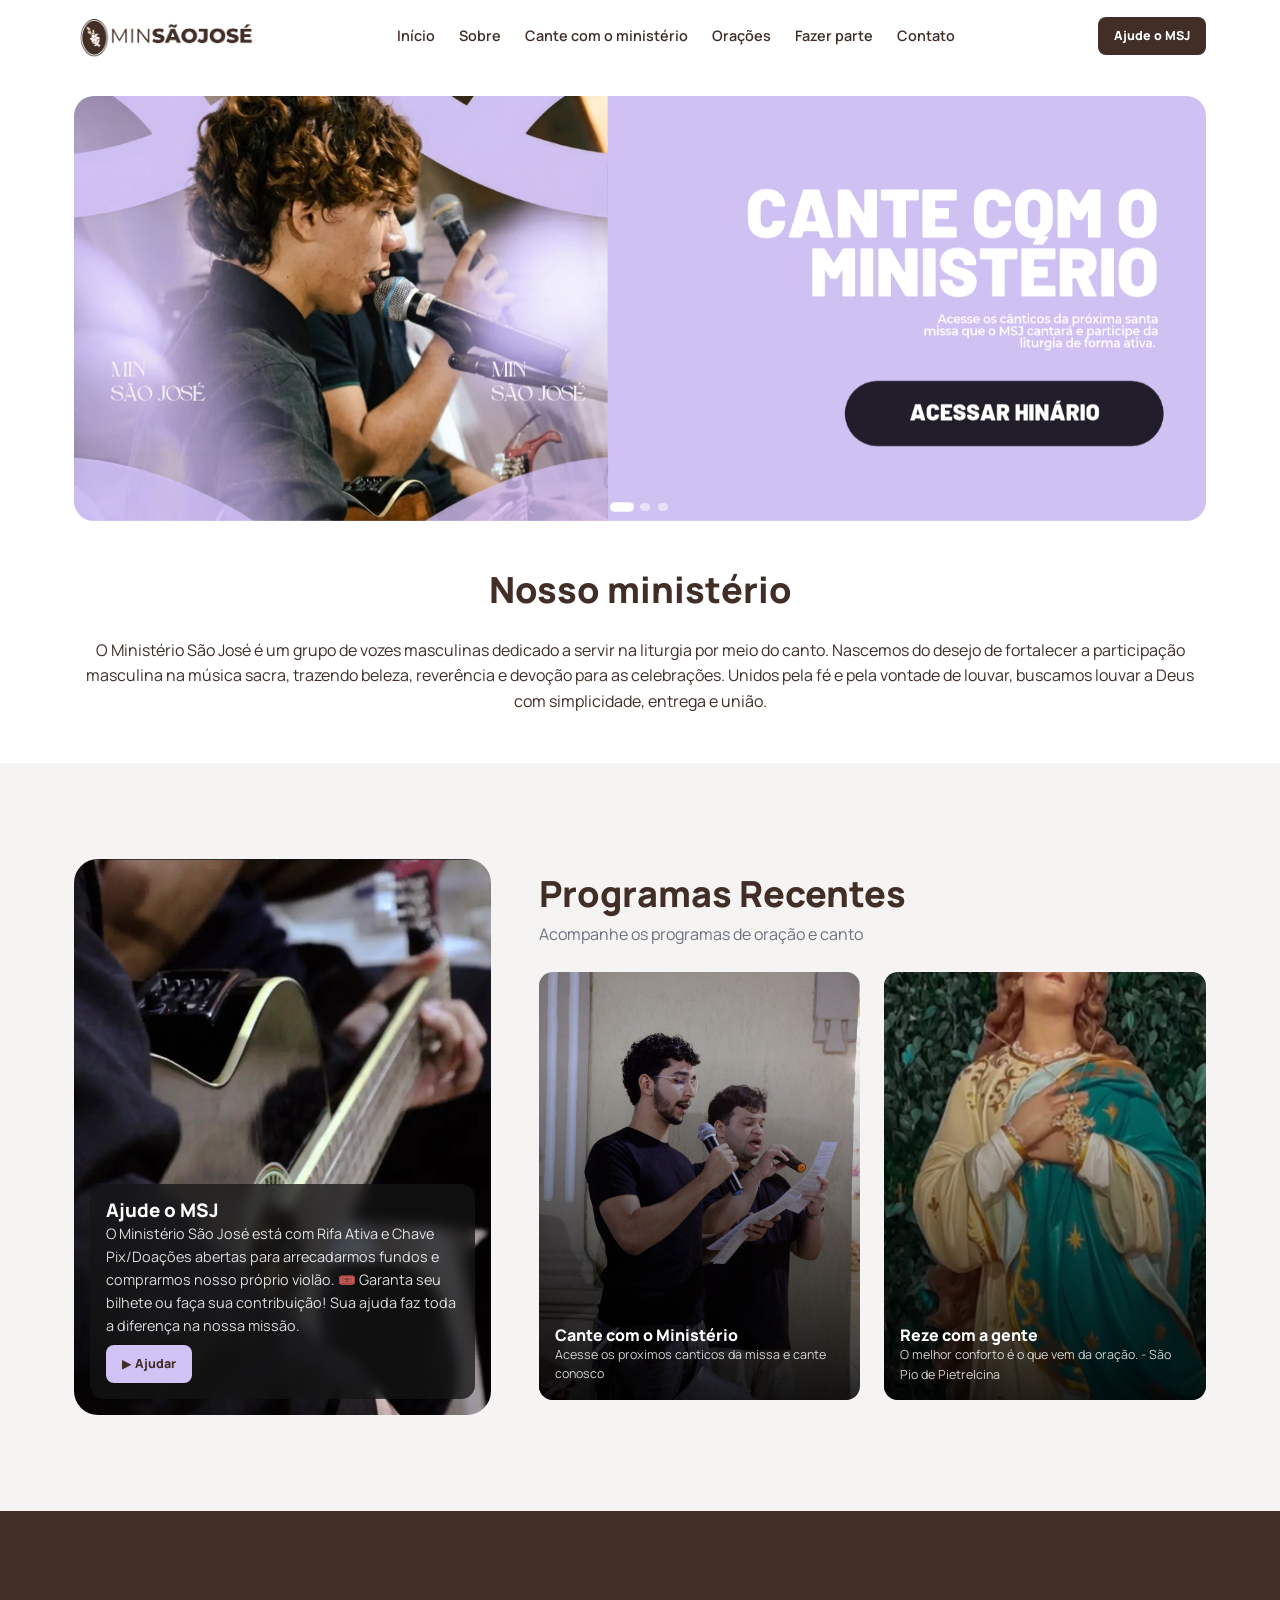
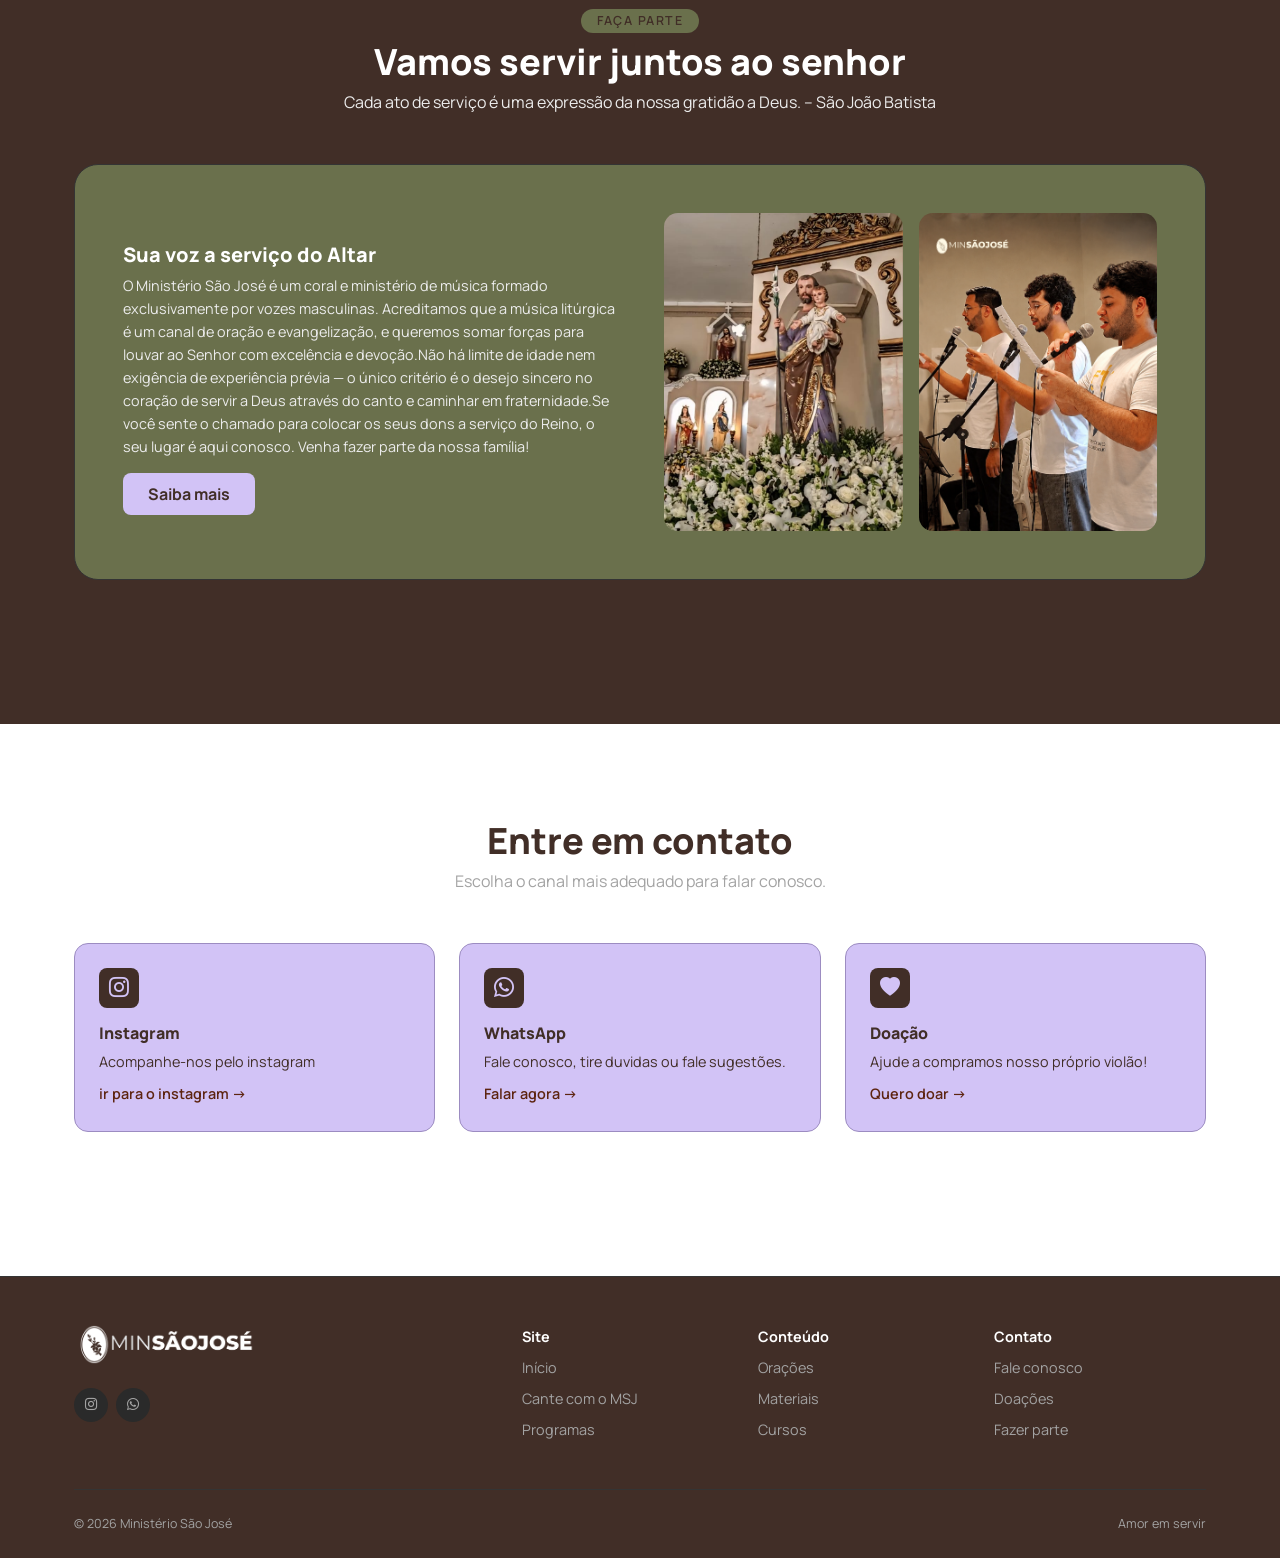
==== index.html @ 1451915c "Corrigindo a caquinha que eu fiz" ====
<!DOCTYPE html>
<html lang="pt-BR">
<head>
  <meta charset="UTF-8" />
  <meta name="viewport" content="width=device-width, initial-scale=1" />
  <title>Ministério São José</title>
  <meta name="description" content="Portal católico do Padre Alex Nogueira: artigos, programas, orações, cursos bíblicos e materiais gratuitos." />
  <link rel="preconnect" href="https://fonts.googleapis.com" />
  <link href="https://fonts.googleapis.com/css2?family=Cormorant+Garamond:wght@600;700&family=Manrope:wght@400;500;600;700;800&display=swap" rel="stylesheet" />
  <link rel="stylesheet" href="src/web/assets/styles.css" />
  <link rel="stylesheet" href="pagina-inicial.css">
  <link rel="stylesheet" href="https://cdn.jsdelivr.net/npm/swiper@10/swiper-bundle.min.css" />
  <link rel="stylesheet" href="https://cdn.jsdelivr.net/npm/bootstrap-icons@1.11.3/font/bootstrap-icons.min.css">   
 <link rel="shortcut icon" href="src/web/assets/favicon.png" type="image/x-icon">
</head>

<body>
    
  <header class="header" id="topo">
    <div class="container header__inner">
      <a href="#inicio" class="logo"><img src="src/web/assets/Ministério SJ 4.png" alt=""></a>
      <nav class="nav" id="nav">
        <a href="#inicio">Início</a>
        <a href="src/web/sobre/index.html">Sobre</a>
        <a href="src/web/cante-com-o-ministerio/index.html">Cante com o ministério</a>
        <a href="#oracoes">Orações</a>
        <a href="#cursos">Fazer parte</a>
        <a href="#cursos">Contato</a>

      </nav>
      <a href="#cursos" class="btn btn--header btn--sm header__cta">Ajude o MSJ</a>
      <button class="menu-toggle" id="menuToggle" aria-label="Abrir menu"><span></span><span></span><span></span></button>
    </div>
  </header>

  <main>

    <section class="hero hero--slider" aria-label="Destaques do ministério" id="inicio">
      <div class="container">
            <div class="swiper hero-slider">
              <div class="swiper-wrapper">
                <a href="src/public/docs/SOLENIDADE DE TODOS OS SANTOS.pdf" target="_blank" class="swiper-slide hero-slide" aria-label="Ver destaque de queijos">
                  <picture>
                    <source media="(max-width: 720px)" srcset="src/web/assets/cantecommsjmobile.jpeg" />
                    <img src="src/web/assets/cantecomomsj.png" alt="Destaque de queijos do Ministério SJ" />
                  </picture>
                </a>
                <a href="#" class="swiper-slide hero-slide" aria-label="Ver destaque de mussarela">
                  <picture>
                    <source media="(max-width: 720px)" srcset="src/web/assets/facapartemobile.png" />
                    <img src="src/web/assets/facaparte.png" alt="Destaque de mussarela do Ministério SJ" />
                  </picture>
                </a>
                <a href="#" class="swiper-slide hero-slide" aria-label="Ver destaque de mussarela">
                  <picture>
                    <source media="(max-width: 720px)" srcset="src/web/assets/ajudemobile.png" />
                    <img src="src/web/assets/ajude.png" alt="Destaque de mussarela do Ministério SJ" />
                  </picture>
                </a>
              </div>
              <div class="swiper-pagination"></div>
            </div>
      </div>
    </section>

    <section class="sobre">
      <div class="container sobre-container">
        <div id="title-sobre">
          <h2>Nosso ministério</h2>
        </div>
        <div id="corpo-sobre">
          <p>O Ministério São José é um grupo de vozes masculinas dedicado a servir na liturgia por meio do canto. Nascemos do desejo de fortalecer a participação masculina na música sacra, trazendo beleza, reverência e devoção para as celebrações. Unidos pela fé e pela vontade de louvar, buscamos louvar a Deus com simplicidade, entrega e união.</p>
        </div>
      </div>
    </section>

    <section class="section section--soft" id="programas">
      <div class="container programs">
        <div class="programs__feature">
          <img src="src/web/assets/ajudemsj.png" alt="Padre Alex" />
          <div class="programs__overlay"><h3>Ajude o MSJ</h3><p>O Ministério São José está com Rifa Ativa e Chave Pix/Doações abertas para arrecadarmos fundos e comprarmos nosso próprio violão.
🎟️ Garanta seu bilhete ou faça sua contribuição!

Sua ajuda faz toda a diferença na nossa missão.</p><button class="btn btn--ajude btn--sm">▶ Ajudar </button></div>
        </div>
        <div>
          <h2>Programas Recentes</h2>
          <p class="muted">Acompanhe os programas de oração e canto</p>
          <a href="src/web/cante-com-o-ministerio/index.html">
            <div class="programs__grid">
              <div class="video">
                <img src="src/web/assets/cantecommsj.jpeg" alt="" />
                <div class="video__info">
                  <h4>Cante com o Ministério</h4>
                  <p>Acesse os proximos canticos da missa e cante conosco</p>
                </div>
              </div>
          </a>
            <a href="">
              <div class="video">
                <img src="src/web/assets/reze.jpeg" alt="" />
                <div class="video__info">
                  <h4>Reze com a gente</h4>
                  <p> O melhor conforto é o que vem da oração. - São Pio de Pietrelcina</p>
                </div>
              </div>
            </a>
          </div>
        </div>
      </div>
    </section>

    <section class="section section--dark" id="cursos">
      <div class="container">
        <div class="center"><span class="eyebrow eyebrow--pill">Faça parte</span><h3 class="title-lg">Vamos servir juntos ao senhor </h3><p class="muted-light2">Cada ato de serviço é uma expressão da nossa gratidão a Deus. – São João Batista</p></div>
        <div class="school">
          <div><h3>Sua voz <span>a serviço do Altar</span></h3><p class="muted-light">O Ministério São José é um coral e ministério de música formado exclusivamente por vozes masculinas. Acreditamos que a música litúrgica é um canal de oração e evangelização, e queremos somar forças para louvar ao Senhor com excelência e devoção.Não há limite de idade nem exigência de experiência prévia — o único critério é o desejo sincero no coração de servir a Deus através do canto e caminhar em fraternidade.Se você sente o chamado para colocar os seus dons a serviço do Reino, o seu lugar é aqui conosco. Venha fazer parte da nossa família!</p><a class=" btn--school" href="#">Saiba mais</a></div>
          <div class="school__media"><img src="src/web/assets/saojose.jpeg" alt="" /><img src="src/web/assets/msj.png" alt="" /></div>
        </div>
        
    </section>

    <section class="section " id="contato">
      <div class="container">
        <div class="center"><h2>Entre em contato</h2><p class="muted-light">Escolha o canal mais adequado para falar conosco.</p></div>
        <div class="contacts">
          <a class="contact" href="mailto:contato@padrealexnogueira.com"><span class="contact__icon"><i class="bi bi-instagram" aria-hidden="true"></i></span><h4>Instagram</h4><p>Acompanhe-nos pelo instagram</p><span class="link">ir para o instagram →</span></a>
          <a class="contact" href="#"><span class="contact__icon"><i class="bi bi-whatsapp" aria-hidden="true"></i></span><h4>WhatsApp</h4><p>Fale conosco, tire duvidas ou fale sugestões.</p><span class="link">Falar agora →</span></a>
          <a class="contact" href="#"><span class="contact__icon"><i class="bi bi-heart-fill" aria-hidden="true"></i></span><h4>Doação</h4><p>Ajude a compramos nosso próprio violão!</p><span class="link">Quero doar →</span></a>
        </div>
        
      </div>
    </section>
  </main>

  <footer class="footer">
    <div class="container">
      <div class="footer__grid">
        <div><a href="#inicio" class="logo"><img src="src/web/assets/Ministério SJ footer.png" alt=""></a><div class="socials"><a href="#" aria-label="Instagram"><i class="bi bi-instagram"></i></a><a href="#" aria-label="YouTube"><i class="bi bi-whatsapp"></i></a></div>
        </div>
        <div><h5>Site</h5><a href="#inicio">Início</a><a href="#artigos">Cante com o MSJ</a><a href="#programas">Programas</a></div>
        <div><h5>Conteúdo</h5><a href="#oracoes">Orações</a><a href="#materiais">Materiais</a><a href="#cursos">Cursos</a></div>
        <div><h5>Contato</h5><a href="#contato">Fale conosco</a><a href="#contato">Doações</a><a href="#contato">Fazer parte</a></div>
      </div>
      <div class="footer__bottom"><span>© <span id="year"></span> Ministério São José</span><span>Amor em servir</span></div>
    </div>
  </footer>


  <script src="https://cdn.jsdelivr.net/npm/swiper@10/swiper-bundle.min.js"></script>
  <script src="script.js"></script>
</body>
</html>
---- src/web/assets/styles.css ----
:root {
  /* Cores */
  --color-gold: #6a704c;
  --color-gold-dark: #5d2410;
  --color-dark: #412e27;
  --color-dark-2: #6a704c;
  --color-dark-3: #2a2a2a;
  --color-light: #ffffff;
  --color-soft: #F6F4F2;
  --color-text: #1b1b1b;
  --color-muted: #6b7280;
  --color-muted-light: #a3a3a3;
  --color-muted-light2: #ececec;
  --color-border-dark: #343434;
  --overlay: linear-gradient(180deg, rgba(0,0,0,.05) 20%, rgba(0,0,0,.85) 100%);
  --shadow: 0 10px 30px rgba(0,0,0,.08);

  /* Layout */
  --container-max-width: 1180px;
  --header-height: 72px;

  /* Raios */
  --border-radius-sm: 8px;
  --border-radius-md: 14px;
  --border-radius-lg: 24px;
  --border-radius-pill: 999px;

  /* Espaçamentos */
  --spacing-xs: 0.5rem;
  --spacing-sm: 1rem;
  --spacing-md: 1.5rem;
  --spacing-lg: 3rem;
  --spacing-xl: 6rem;

  /* Tipografia */
  --font-body: "Manrope", system-ui, sans-serif;
  --font-display: "Cormorant Garamond", Georgia, serif;
  --font-size-xs: 0.78rem;
  --font-size-sm: 0.9rem;
  --font-size-md: 1rem;
  --font-size-lg: 1.25rem;
  --font-size-xl: 2.25rem;
  --font-weight-semibold: 600;
  --font-weight-bold: 800;
  --transition: .25s ease;
}

*, *::before, *::after { box-sizing: border-box; margin: 0; padding: 0; }
html { scroll-behavior: smooth; scroll-padding-top: var(--header-height); }
body { font-family: var(--font-body); font-size: var(--font-size-md); color: var(--color-dark); background: var(--color-light); line-height: 1.6; }
img { display: block; max-width: 100%; object-fit: cover; }
a { color: inherit; text-decoration: none; }
button { font: inherit; cursor: pointer; border: 0; background: none; color: inherit; }
h1, h2, h3, h4 { line-height: 1.15; font-weight: var(--font-weight-bold); }
h2 { font-size: var(--font-size-xl); margin-bottom: var(--spacing-xs); }
h4 { font-size: var(--font-size-md); }

.container { width: 100%; max-width: var(--container-max-width); margin: 0 auto; padding: 0 var(--spacing-md); }
.section { padding: var(--spacing-xl) 0; }
.section--soft { background: var(--color-soft); }
.section--dark { background: var(--color-dark); color: var(--color-light); }
.center { text-align: center; margin-bottom: var(--spacing-lg); }
.muted { color: var(--color-muted); margin-bottom: var(--spacing-md); }
.muted-light2 { color: var(--color-muted-light2); }
.muted-light { color: var(--color-muted-light); }
.title-lg { font-size: var(--font-size-xl); margin-bottom: var(--spacing-xs); }
.eyebrow { display: inline-block; font-size: var(--font-size-xs); font-weight: var(--font-weight-semibold); color: var(--color-gold); text-transform: uppercase; letter-spacing: .12em; margin-bottom: var(--spacing-xs); }
.eyebrow--pill { background: var(--color-gold); color: var(--color-dark); padding: 2px var(--spacing-sm); border-radius: var(--border-radius-pill); }
.link { color: var(--color-gold-dark); font-weight: var(--font-weight-semibold); font-size: var(--font-size-sm); }

.btn { display: inline-flex; align-items: center; gap: var(--spacing-xs); padding: .85rem var(--spacing-md); border-radius: var(--border-radius-sm); font-weight: var(--font-weight-bold); font-size: var(--font-size-sm); transition: transform var(--transition), background var(--transition); }
.btn:hover { transform: translateY(-2px); }
.btn--sm { padding: .55rem var(--spacing-sm); font-size: var(--font-size-xs); }
.btn--school{background: #d2c3f6; color: var(--color-dark); padding: 10px 25px; border-radius: var(--border-radius-sm); font-weight: 700;}
.btn--header{background: var(--color-dark); color: var(--color-light);}
.btn--ajude{background: #d2c3f6; color: var(--color-dark);}
---- pagina-inicial.css ----
.header {
  position: fixed;
  inset: 0 0 auto;
  z-index: 50;
  height: var(--header-height);
  background: rgba(255, 255, 255, .95);
  backdrop-filter: blur(8px);
  transition: box-shadow var(--transition);
}

.header.is-scrolled {
  box-shadow: var(--shadow);
}

.header__inner {
  height: 100%;
  display: flex;
  align-items: center;
  justify-content: space-between;
  gap: var(--spacing-md);
}

.logo {
  display: flex;
  align-items: center;
  gap: var(--spacing-xs);
  font-family: var(--font-display);
  font-size: var(--font-size-lg);
  font-weight: 700;
}

.logo img {
  width: 180px;
}

.nav {
  display: flex;
  gap: var(--spacing-md);
  font-size: var(--font-size-sm);
  font-weight: var(--font-weight-semibold);
}

.nav a:hover {
  color: #d2c3f6;
}

.menu-toggle {
  display: none;
  flex-direction: column;
  gap: 5px;
}

.menu-toggle span {
  width: 24px;
  height: 2px;
  background: var(--color-text);
  transition: var(--transition);
}

.menu-toggle.is-open span:nth-child(1) {
  transform: translateY(7px) rotate(45deg);
}

.menu-toggle.is-open span:nth-child(2) {
  opacity: 0;
}

.menu-toggle.is-open span:nth-child(3) {
  transform: translateY(-7px) rotate(-45deg);
}

.hero--slider {
  padding: calc(var(--header-height) + var(--spacing-md)) 0 var(--spacing-lg);
}

.hero-slider {
  aspect-ratio: 16 / 6;
  overflow: hidden;
  border-radius: 20px;
}

.hero-slide {
  display: block;
  height: 100%;
}

.hero-slide img {
  width: 100%;
  height: 100%;
  object-fit: cover;
}

.hero-slider .swiper-pagination {
  left: 0;
  display: flex;
  justify-content: center;
  width: 100%;
  bottom: 10px !important;
}

.hero-slider .swiper-pagination-bullet {
  width: 10px;
  border-radius: 10px;
  background: rgba(255, 255, 255, .5);
  opacity: 1;
}

.hero-slider .swiper-pagination-bullet-active {
  width: 20px;
  background: #fff;
  border-radius: 10px;
  transform: scale(1.2);
}

.sobre {
  display: flex;
  justify-content: center;
  align-items: center;
  text-align: center;
  padding: 0 0 var(--spacing-lg);
}

.sobre-container {
  display: flex;
  flex-direction: column;
  gap: 20px;
  align-items: center;
}

.programs {
  display: grid;
  grid-template-columns: 1fr 1.6fr;
  gap: var(--spacing-lg);
  align-items: center;
}

.programs__feature {
  position: relative;
  border-radius: var(--border-radius-lg);
  overflow: hidden;
}

.programs__feature img {
  width: 100%;
  aspect-ratio: 3/4;
}

.programs__overlay {
  position: absolute;
  inset: auto var(--spacing-sm) var(--spacing-sm);
  padding: var(--spacing-sm);
  border-radius: var(--border-radius-md);
  background: rgba(20, 20, 20, .75);
  color: var(--color-light);
  backdrop-filter: blur(6px);
}

.programs__overlay p {
  font-size: var(--font-size-sm);
  opacity: .85;
  margin-bottom: var(--spacing-xs);
}

.programs__grid {
  display: grid;
  grid-template-columns: repeat(2, 1fr);
  gap: var(--spacing-md);
}

.video {
  position: relative;
  border-radius: var(--border-radius-md);
  overflow: hidden;
  color: var(--color-light);
}

.video img {
  width: 100%;
  aspect-ratio: 3/4;
}

.video::after {
  content: "";
  position: absolute;
  inset: 0;
  background: var(--overlay);
  pointer-events: none;
}

.video__info {
  position: absolute;
  inset: auto 0 0;
  z-index: 1;
  padding: var(--spacing-sm);
}

.video__info p {
  font-size: var(--font-size-xs);
  opacity: .8;
}

.school {
  display: grid;
  grid-template-columns: 1fr 1fr;
  gap: var(--spacing-lg);
  align-items: center;
  padding: var(--spacing-lg);
  background: var(--color-dark-2);
  border: 1px solid var(--color-border-dark);
  border-radius: var(--border-radius-lg);
  margin-bottom: var(--spacing-lg);
}

.school h3 {
  font-size: var(--font-size-lg);
  margin: var(--spacing-xs) 0;
}

.school p {
  color: #ececec;
  margin-bottom: var(--spacing-md);
  font-size: var(--font-size-sm);
}

.school__media {
  display: grid;
  grid-template-columns: 1fr 1fr;
  gap: var(--spacing-sm);
}

.school__media img {
  border-radius: var(--border-radius-md);
  aspect-ratio: 3/4;
  width: 100%;
}

.contacts {
  display: grid;
  grid-template-columns: repeat(3, 1fr);
  gap: var(--spacing-md);
  margin-bottom: var(--spacing-lg);
}

.contact {
  padding: var(--spacing-md);
  background: #d2c3f6;
  border: 1px solid #9c8cc1;
  border-radius: var(--border-radius-md);
  transition: border-color var(--transition);
}

.contact:hover {
  border-color: var(--color-gold);
}

.contact__icon {
  display: grid;
  place-items: center;
  width: 40px;
  height: 40px;
  border-radius: var(--border-radius-sm);
  background: var(--color-dark);
  color: #d2c3f6;
  margin-bottom: var(--spacing-sm);
  font-size: 1.25rem;
  line-height: 1;
}

.contact p {
  font-size: var(--font-size-sm);
  color: var(--color-dark);
  margin: var(--spacing-xs) 0;
}

.footer {
  background: var(--color-dark);
  color: var(--color-muted-light);
  padding: var(--spacing-lg) 0 var(--spacing-md);
  border-top: 1px solid var(--color-border-dark);
  font-size: var(--font-size-sm);
}

.footer .logo {
  color: var(--color-light);
}

.footer__grid {
  display: grid;
  grid-template-columns: minmax(0, 2fr) repeat(3, minmax(0, 1fr));
  gap: var(--spacing-md);
  margin-bottom: var(--spacing-lg);
}

.footer__grid > div {
  display: flex;
  flex-direction: column;
  gap: var(--spacing-xs);
}

.footer h5 {
  color: var(--color-light);
  font-size: var(--font-size-sm);
}

.footer a:hover {
  color: var(--color-gold);
}

.socials {
  display: flex;
  gap: var(--spacing-xs);
  margin-top: var(--spacing-sm);
}

.socials a {
  display: grid;
  place-items: center;
  width: 34px;
  height: 34px;
  border-radius: 50%;
  background: var(--color-dark-3);
  font-size: var(--font-size-xs);
  font-weight: var(--font-weight-bold);
}

.footer__bottom {
  display: flex;
  justify-content: space-between;
  gap: var(--spacing-sm);
  flex-wrap: wrap;
  padding-top: var(--spacing-md);
  border-top: 1px solid var(--color-border-dark);
  font-size: var(--font-size-xs);
}

@media (max-width: 1024px) {
  .programs {
    grid-template-columns: 1fr;
  }
  .programs__feature img {
    aspect-ratio: 10/8;
  }
}

@media (max-width: 860px) {
  :root {
    --font-size-xl: 1.8rem;
    --spacing-xl: 4rem;
  }

  .menu-toggle {
    display: flex;
  }

  .header__cta {
    display: none;
  }

  .nav {
    position: absolute;
    top: var(--header-height);
    left: 0;
    right: 0;
    flex-direction: column;
    padding: var(--spacing-md);
    background: var(--color-light);
    box-shadow: var(--shadow);
    transform: translateY(-10px);
    opacity: 0;
    pointer-events: none;
    transition: var(--transition);
  }

  .nav.is-open {
    transform: none;
    opacity: 1;
    pointer-events: auto;
  }

  .programs,
  .school {
    grid-template-columns: 1fr;
  }

  .contacts {
    grid-template-columns: 1fr;
  }

  .footer__grid {
    grid-template-columns: repeat(2, 1fr);
  }
  .programs__feature img {
    aspect-ratio: 10/10;
  }
}

@media (max-width: 720px) {
  .hero-slider {
    aspect-ratio: 1 / 1.8;
    height: auto;
  }
}

@media (max-width: 560px) {
  .programs__grid {
    grid-template-columns: 1fr;
  }

  .school {
    padding: var(--spacing-md);
  }

  .school__media {
    display: none;
  }

  .footer__grid > div:first-child {
    grid-column: 1 / -1;
  }
  .programs__feature img {
    aspect-ratio: 10/13;
  }
}
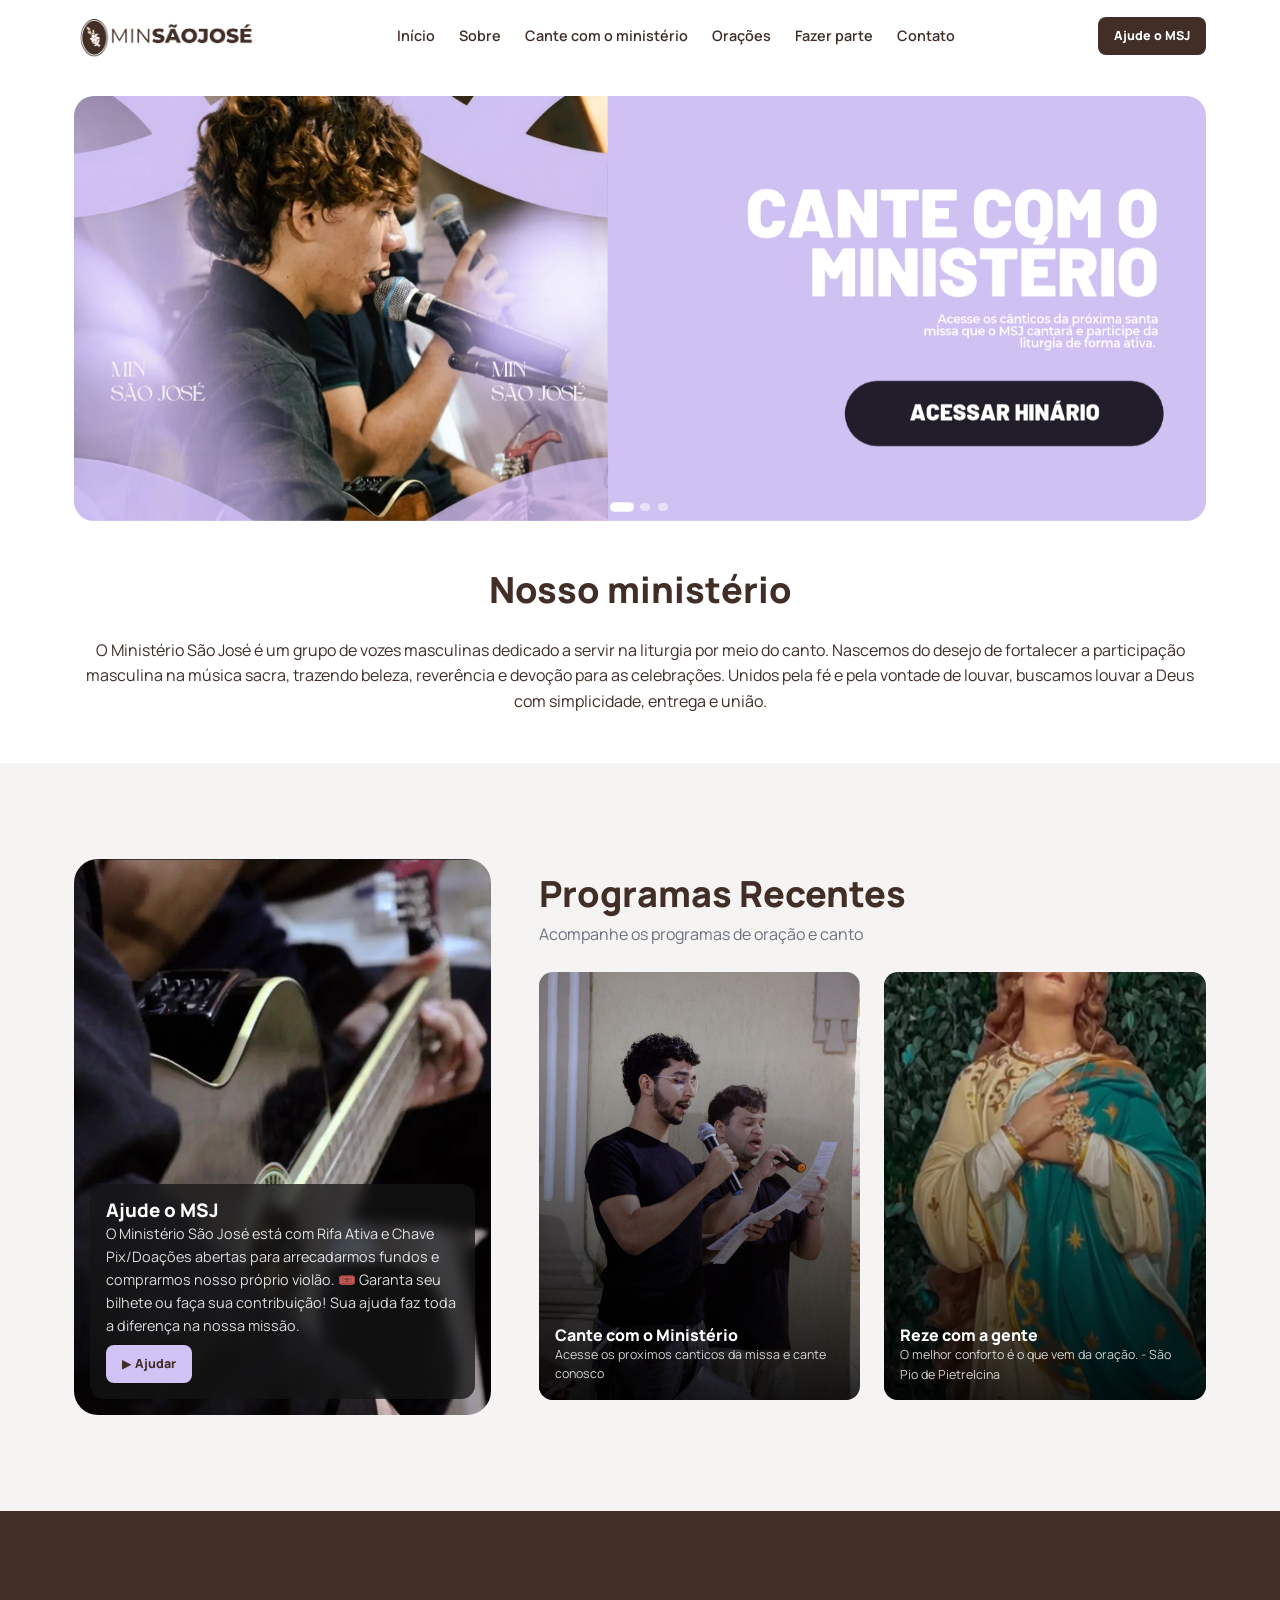
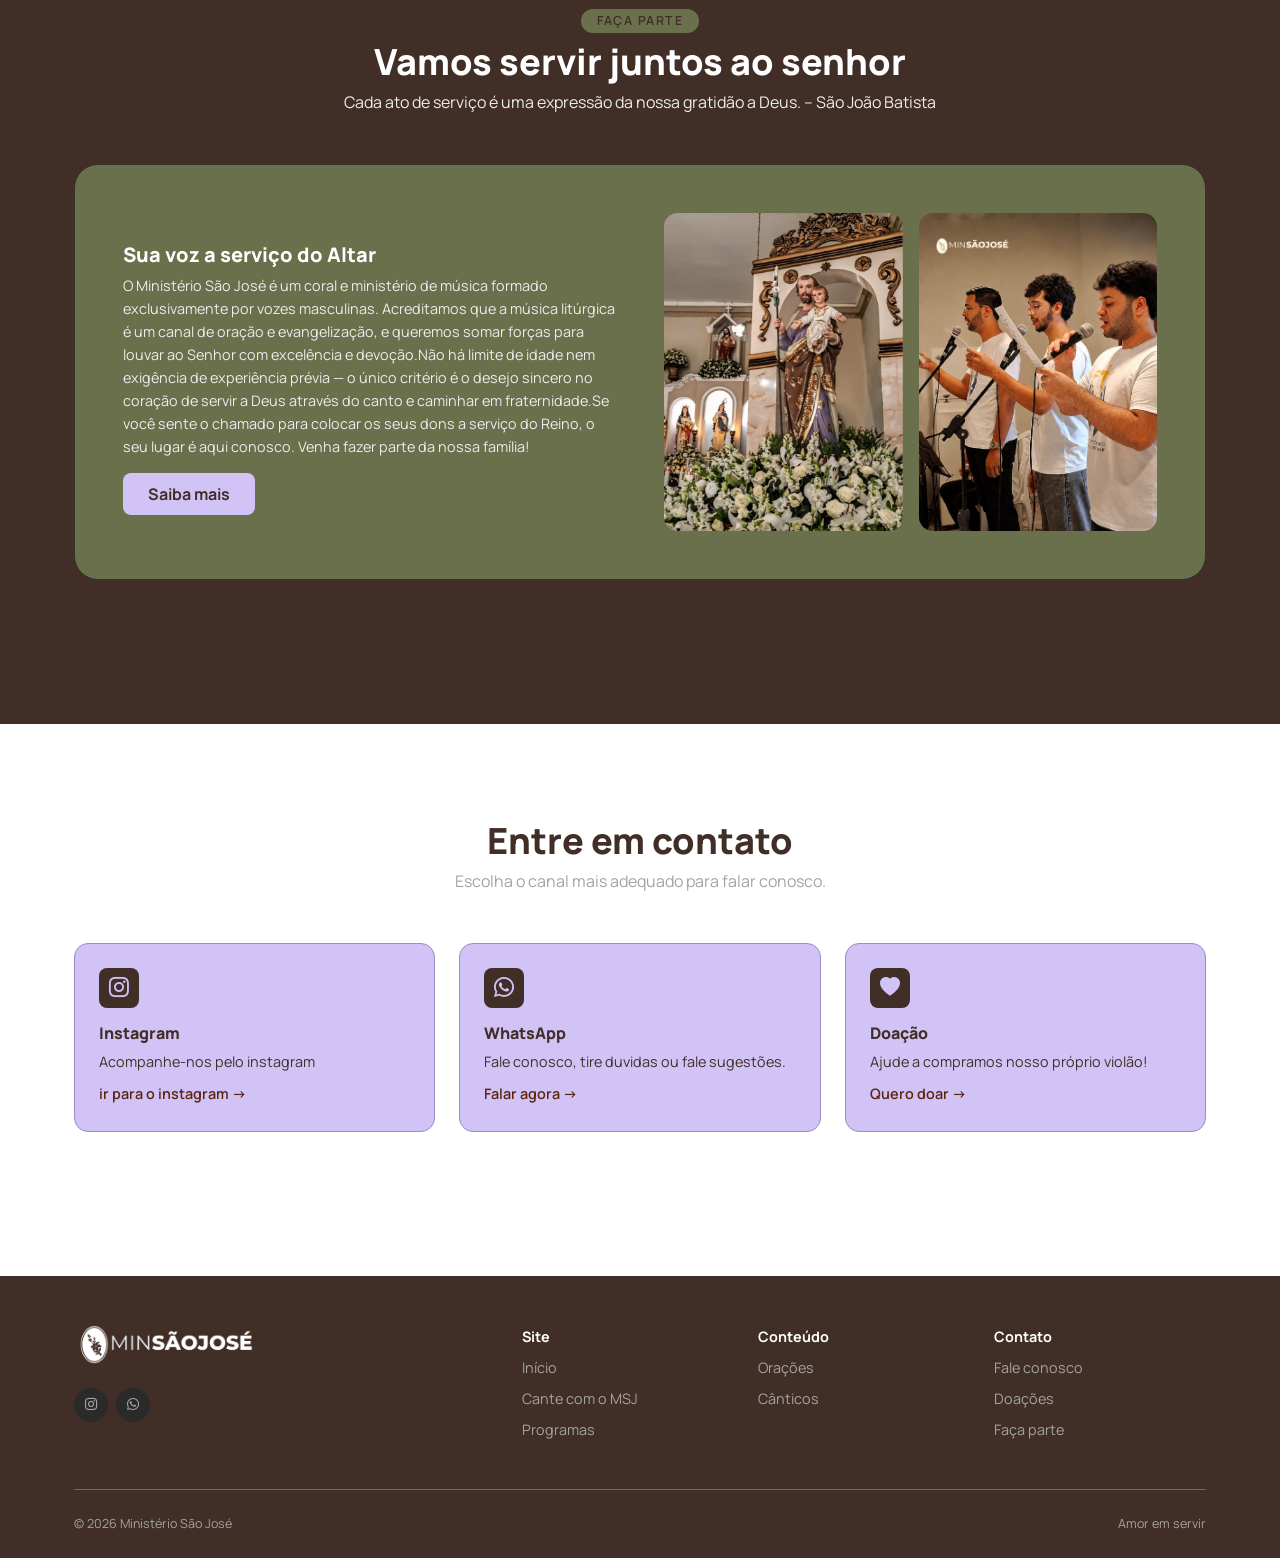
==== commit 56cfa0e5: "ajustes globais de estilo" ====
--- a/index.html
+++ b/index.html
@@ -24,11 +24,11 @@
         <a href="src/web/sobre/index.html">Sobre</a>
         <a href="src/web/cante-com-o-ministerio/index.html">Cante com o ministério</a>
         <a href="#oracoes">Orações</a>
-        <a href="#cursos">Fazer parte</a>
-        <a href="#cursos">Contato</a>
+        <a href="#fazerparte">Fazer parte</a>
+        <a href="src/web/contato/contato.html">Contato</a>
 
       </nav>
-      <a href="#cursos" class="btn btn--header btn--sm header__cta">Ajude o MSJ</a>
+      <a href="https://wa.me/5583987653549?text=Ol%C3%A1%2C%20quero%20fazer%20parte%20do%20MSJ%20e%20servir%20ao%20altar!!%20%F0%9F%A4%A9" target="_blank" class="btn btn--header btn--sm header__cta">Ajude o MSJ</a>
       <button class="menu-toggle" id="menuToggle" aria-label="Abrir menu"><span></span><span></span><span></span></button>
     </div>
   </header>
@@ -45,13 +45,13 @@
                     <img src="src/web/assets/cantecomomsj.png" alt="Destaque de queijos do Ministério SJ" />
                   </picture>
                 </a>
-                <a href="#" class="swiper-slide hero-slide" aria-label="Ver destaque de mussarela">
+                <a href="https://wa.me/5583987653549?text=Ol%C3%A1%2C%20quero%20fazer%20parte%20do%20MSJ%20e%20servir%20ao%20altar!!%20%F0%9F%A4%A9" target="_blank" class="swiper-slide hero-slide" aria-label="Ver destaque de mussarela">
                   <picture>
                     <source media="(max-width: 720px)" srcset="src/web/assets/facapartemobile.png" />
                     <img src="src/web/assets/facaparte.png" alt="Destaque de mussarela do Ministério SJ" />
                   </picture>
                 </a>
-                <a href="#" class="swiper-slide hero-slide" aria-label="Ver destaque de mussarela">
+                <a href="https://wa.me/5583987653549?text=Ol%C3%A1%2C%20como%20fa%C3%A7o%20para%20contribuir%20para%20a%20aquisi%C3%A7%C3%A3o%20do%20viol%C3%A3o%20pr%C3%B3prio%20do%20MSJ%3F!" class="swiper-slide hero-slide" aria-label="Ver destaque de mussarela" target="_blank">
                   <picture>
                     <source media="(max-width: 720px)" srcset="src/web/assets/ajudemobile.png" />
                     <img src="src/web/assets/ajude.png" alt="Destaque de mussarela do Ministério SJ" />
@@ -81,7 +81,7 @@
           <div class="programs__overlay"><h3>Ajude o MSJ</h3><p>O Ministério São José está com Rifa Ativa e Chave Pix/Doações abertas para arrecadarmos fundos e comprarmos nosso próprio violão.
 🎟️ Garanta seu bilhete ou faça sua contribuição!
 
-Sua ajuda faz toda a diferença na nossa missão.</p><button class="btn btn--ajude btn--sm">▶ Ajudar </button></div>
+Sua ajuda faz toda a diferença na nossa missão.</p><a href="https://wa.me/5583987653549?text=Ol%C3%A1%2C%20como%20fa%C3%A7o%20para%20contribuir%20para%20a%20aquisi%C3%A7%C3%A3o%20do%20viol%C3%A3o%20pr%C3%B3prio%20do%20MSJ%3F!" class="btn btn--ajude btn--sm" target="_blank">▶ Ajudar </a></div>
         </div>
         <div>
           <h2>Programas Recentes</h2>
@@ -110,11 +110,11 @@
       </div>
     </section>
 
-    <section class="section section--dark" id="cursos">
-      <div class="container">
+    <section class="section section--dark" >
+      <div class="container" id="fazerparte">
         <div class="center"><span class="eyebrow eyebrow--pill">Faça parte</span><h3 class="title-lg">Vamos servir juntos ao senhor </h3><p class="muted-light2">Cada ato de serviço é uma expressão da nossa gratidão a Deus. – São João Batista</p></div>
         <div class="school">
-          <div><h3>Sua voz <span>a serviço do Altar</span></h3><p class="muted-light">O Ministério São José é um coral e ministério de música formado exclusivamente por vozes masculinas. Acreditamos que a música litúrgica é um canal de oração e evangelização, e queremos somar forças para louvar ao Senhor com excelência e devoção.Não há limite de idade nem exigência de experiência prévia — o único critério é o desejo sincero no coração de servir a Deus através do canto e caminhar em fraternidade.Se você sente o chamado para colocar os seus dons a serviço do Reino, o seu lugar é aqui conosco. Venha fazer parte da nossa família!</p><a class=" btn--school" href="#">Saiba mais</a></div>
+          <div><h3>Sua voz <span>a serviço do Altar</span></h3><p class="muted-light">O Ministério São José é um coral e ministério de música formado exclusivamente por vozes masculinas. Acreditamos que a música litúrgica é um canal de oração e evangelização, e queremos somar forças para louvar ao Senhor com excelência e devoção.Não há limite de idade nem exigência de experiência prévia — o único critério é o desejo sincero no coração de servir a Deus através do canto e caminhar em fraternidade.Se você sente o chamado para colocar os seus dons a serviço do Reino, o seu lugar é aqui conosco. Venha fazer parte da nossa família!</p><a class=" btn--school" href="https://wa.me/5583987653549?text=Ol%C3%A1%2C%20gostaria%20de%20saber%20mais%20informa%C3%A7%C3%B5es%20sobre%20o%20MSJ.%20Quero%20participar!!%20%F0%9F%A4%A9" target="_blank">Saiba mais</a></div>
           <div class="school__media"><img src="src/web/assets/saojose.jpeg" alt="" /><img src="src/web/assets/msj.png" alt="" /></div>
         </div>
         
@@ -125,8 +125,8 @@
         <div class="center"><h2>Entre em contato</h2><p class="muted-light">Escolha o canal mais adequado para falar conosco.</p></div>
         <div class="contacts">
           <a class="contact" href="mailto:contato@padrealexnogueira.com"><span class="contact__icon"><i class="bi bi-instagram" aria-hidden="true"></i></span><h4>Instagram</h4><p>Acompanhe-nos pelo instagram</p><span class="link">ir para o instagram →</span></a>
-          <a class="contact" href="#"><span class="contact__icon"><i class="bi bi-whatsapp" aria-hidden="true"></i></span><h4>WhatsApp</h4><p>Fale conosco, tire duvidas ou fale sugestões.</p><span class="link">Falar agora →</span></a>
-          <a class="contact" href="#"><span class="contact__icon"><i class="bi bi-heart-fill" aria-hidden="true"></i></span><h4>Doação</h4><p>Ajude a compramos nosso próprio violão!</p><span class="link">Quero doar →</span></a>
+          <a class="contact" href="https://wa.me/5583987653549" target="_blank"><span class="contact__icon"><i class="bi bi-whatsapp" aria-hidden="true"></i></span><h4>WhatsApp</h4><p>Fale conosco, tire duvidas ou fale sugestões.</p><span class="link">Falar agora →</span></a>
+          <a class="contact" href="https://wa.me/5583987653549?text=Ol%C3%A1%2C%20quero%20fazer%20parte%20do%20MSJ%20e%20servir%20ao%20altar!!%20%F0%9F%A4%A9" target="_blank"><span class="contact__icon"><i class="bi bi-heart-fill" aria-hidden="true"></i></span><h4>Doação</h4><p>Ajude a compramos nosso próprio violão!</p><span class="link">Quero doar →</span></a>
         </div>
         
       </div>
@@ -138,9 +138,9 @@
       <div class="footer__grid">
         <div><a href="#inicio" class="logo"><img src="src/web/assets/Ministério SJ footer.png" alt=""></a><div class="socials"><a href="#" aria-label="Instagram"><i class="bi bi-instagram"></i></a><a href="#" aria-label="YouTube"><i class="bi bi-whatsapp"></i></a></div>
         </div>
-        <div><h5>Site</h5><a href="#inicio">Início</a><a href="#artigos">Cante com o MSJ</a><a href="#programas">Programas</a></div>
-        <div><h5>Conteúdo</h5><a href="#oracoes">Orações</a><a href="#materiais">Materiais</a><a href="#cursos">Cursos</a></div>
-        <div><h5>Contato</h5><a href="#contato">Fale conosco</a><a href="#contato">Doações</a><a href="#contato">Fazer parte</a></div>
+        <div><h5>Site</h5><a href="#inicio">Início</a><a href="src/web/cante-com-o-ministerio/index.html">Cante com o MSJ</a><a href="#programas">Programas</a></div>
+        <div><h5>Conteúdo</h5><a href="#oracoes">Orações</a><a href="src/public/docs/SOLENIDADE DE TODOS OS SANTOS.pdf" target="_blank">Cânticos</a></div>
+        <div><h5>Contato</h5><a href="src/web/contato/contato.html">Fale conosco</a><a href="https://wa.me/5583987653549?text=Ol%C3%A1%2C%20quero%20ajudar%20o%20MSJ!" target="_blank">Doações</a><a href="https://wa.me/5583987653549?text=Ol%C3%A1%2C%20quero%20fazer%20parte%20do%20MSJ%20e%20servir%20ao%20altar!!%20%F0%9F%A4%A9" target="_blank">Faça parte</a></div>
       </div>
       <div class="footer__bottom"><span>© <span id="year"></span> Ministério São José</span><span>Amor em servir</span></div>
     </div>
--- a/pagina-inicial.css
+++ b/pagina-inicial.css
@@ -329,7 +329,7 @@
   gap: var(--spacing-sm);
   flex-wrap: wrap;
   padding-top: var(--spacing-md);
-  border-top: 1px solid var(--color-border-dark);
+  border-top: 1px solid var(--color-gold);
   font-size: var(--font-size-xs);
 }
 
@@ -342,7 +342,7 @@
   }
 }
 
-@media (max-width: 860px) {
+@media (max-width: 945px) {
   :root {
     --font-size-xl: 1.8rem;
     --spacing-xl: 4rem;
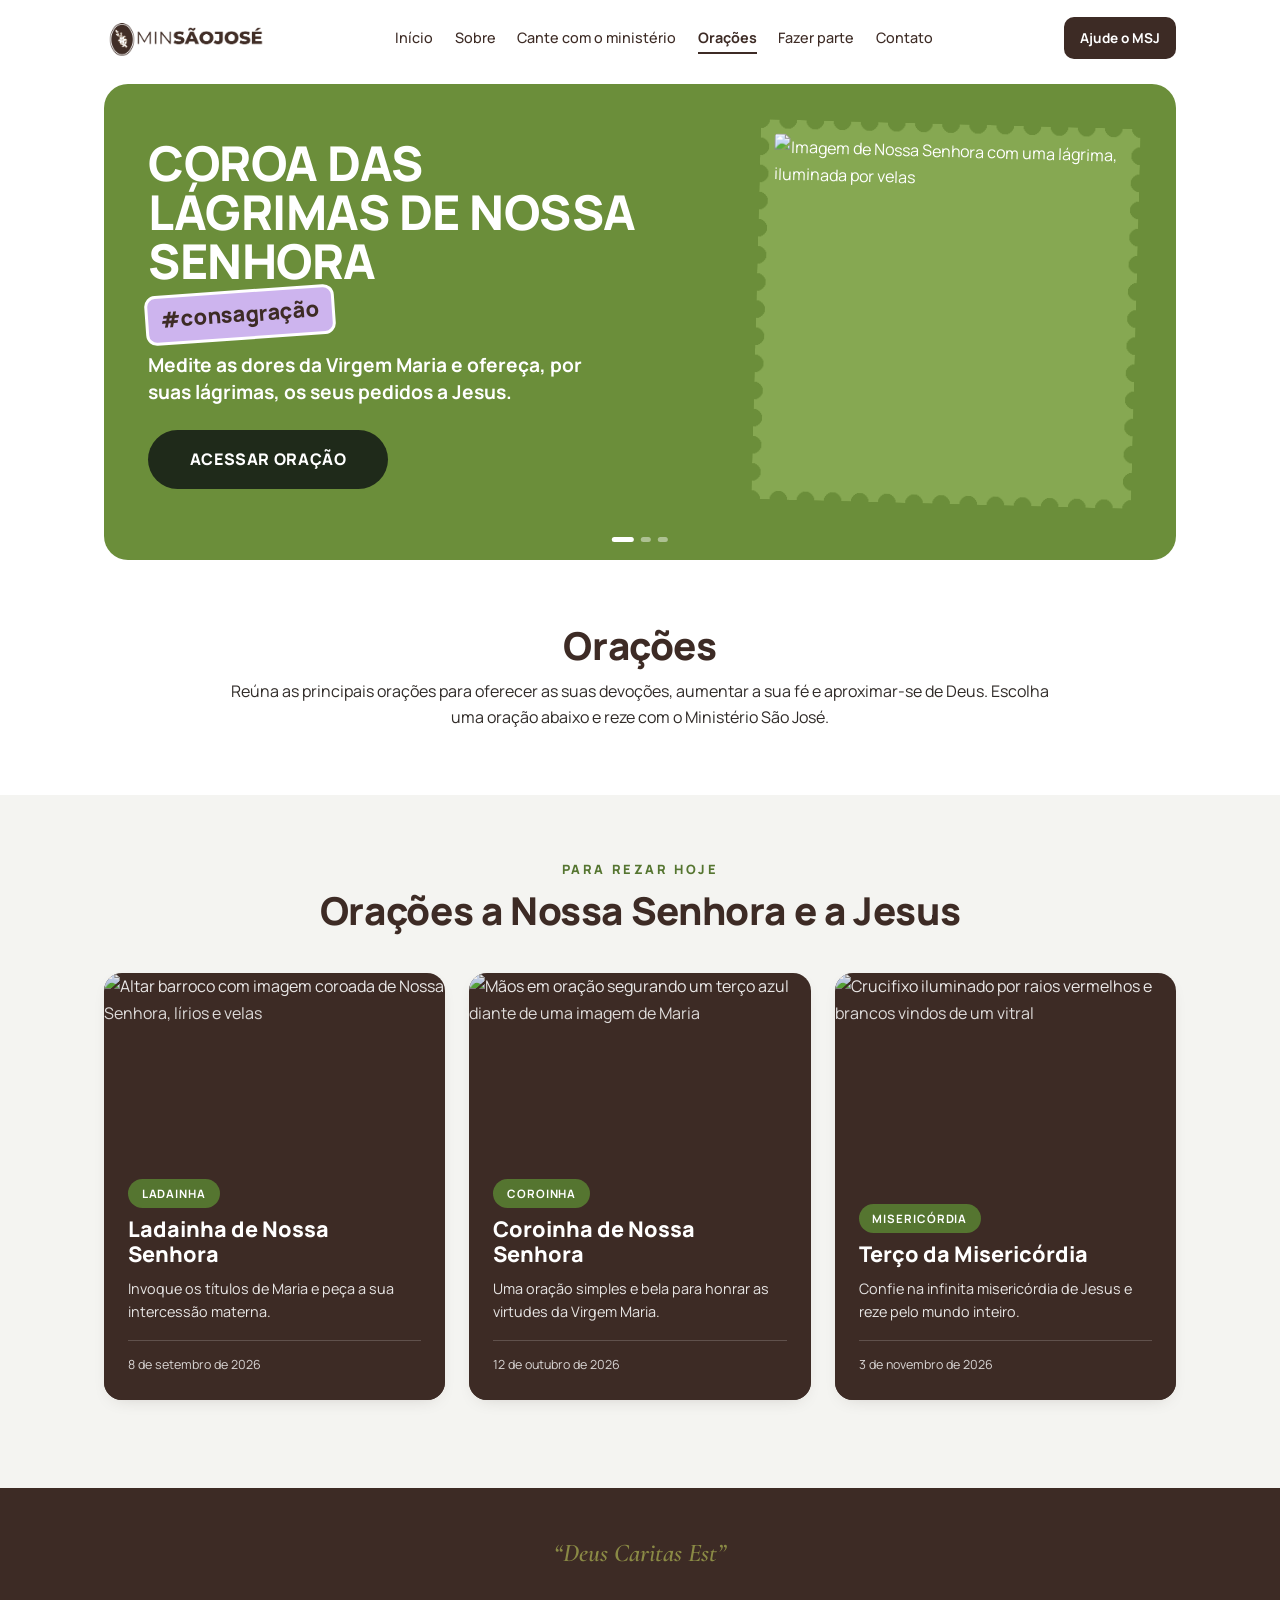
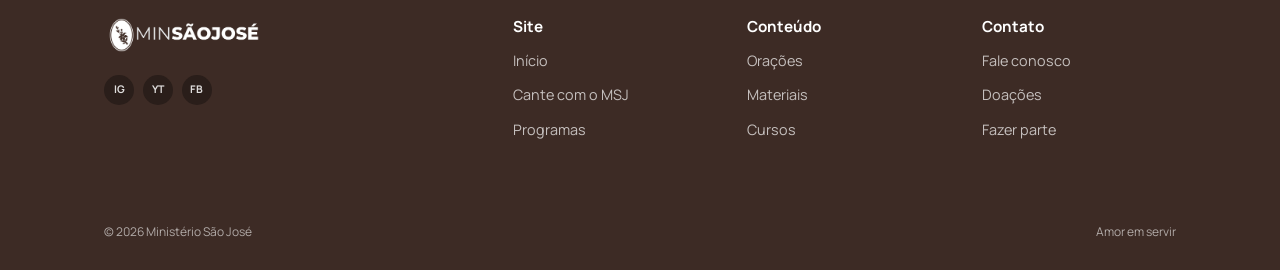
==== commit 3da92b11: "Add files via upload" ====
--- a/index.html
+++ b/index.html
@@ -2,152 +2,176 @@
 <html lang="pt-BR">
 <head>
   <meta charset="UTF-8" />
-  <meta name="viewport" content="width=device-width, initial-scale=1" />
-  <title>Ministério São José</title>
-  <meta name="description" content="Portal católico do Padre Alex Nogueira: artigos, programas, orações, cursos bíblicos e materiais gratuitos." />
+  <meta name="viewport" content="width=device-width, initial-scale=1.0" />
+  <title>Orações — Ministério São José</title>
+  <meta name="description" content="Reúna as principais orações católicas com o Ministério São José: Coroa das Lágrimas, Ladainha de Nossa Senhora, Coroinha, Terço da Misericórdia e mais." />
+  <meta property="og:title" content="Orações — Ministério São José" />
+  <meta property="og:description" content="As principais orações católicas para oferecer as suas devoções e aproximar-se de Deus." />
+  <meta property="og:type" content="website" />
+  <meta name="twitter:card" content="summary_large_image" />
+
+  <!-- Google Fonts: Manrope (tudo) + Cormorant Garamond itálico (frase do footer) -->
   <link rel="preconnect" href="https://fonts.googleapis.com" />
-  <link href="https://fonts.googleapis.com/css2?family=Cormorant+Garamond:wght@600;700&family=Manrope:wght@400;500;600;700;800&display=swap" rel="stylesheet" />
-  <link rel="stylesheet" href="src/web/assets/styles.css" />
-  <link rel="stylesheet" href="pagina-inicial.css">
-  <link rel="stylesheet" href="https://cdn.jsdelivr.net/npm/swiper@10/swiper-bundle.min.css" />
-  <link rel="stylesheet" href="https://cdn.jsdelivr.net/npm/bootstrap-icons@1.11.3/font/bootstrap-icons.min.css">   
- <link rel="shortcut icon" href="src/web/assets/favicon.png" type="image/x-icon">
+  <link rel="preconnect" href="https://fonts.gstatic.com" crossorigin />
+  <link href="https://fonts.googleapis.com/css2?family=Manrope:wght@400;500;600;700;800&family=Cormorant+Garamond:ital,wght@1,500;1,600&display=swap" rel="stylesheet" />
+
+  <link rel="stylesheet" href="style.css" />
 </head>
+<body>
 
-<body>
-    
-  <header class="header" id="topo">
+  <!-- Link de pular para o conteúdo (acessibilidade via teclado) -->
+  <a class="skip-link" href="#conteudo">Pular para o conteúdo</a>
+
+  <!-- ===================== HEADER FIXO ===================== -->
+  <header class="header" id="header">
     <div class="container header__inner">
-      <a href="#inicio" class="logo"><img src="src/web/assets/Ministério SJ 4.png" alt=""></a>
-      <nav class="nav" id="nav">
-        <a href="#inicio">Início</a>
-        <a href="src/web/sobre/index.html">Sobre</a>
-        <a href="src/web/cante-com-o-ministerio/index.html">Cante com o ministério</a>
-        <a href="#oracoes">Orações</a>
-        <a href="#fazerparte">Fazer parte</a>
-        <a href="src/web/contato/contato.html">Contato</a>
 
+      <!-- Logo: ícone circular + "MIN" (leve) + "SÃOJOSÉ" (800) -->
+      <a href="/src/web/index.html#inicio" class="logo" aria-label="Ministério São José — início">
+  <img class="logo__img" src="Ministério SJ 4.png" alt="Ministério São José" width="160" height="44" />
+</a>
+
+
+      <!-- Menu principal (centralizado) -->
+      <nav class="nav" id="nav" aria-label="Menu principal">
+        <ul class="nav__list">
+          <li><a href="/src/web/index.html#inicio" class="nav__link">Início</a></li>
+          <li><a href="/src/web/index.html#sobre" class="nav__link">Sobre</a></li>
+          <li><a href="/src/web/cante-com-o-ministerio/index.html" class="nav__link">Cante com o ministério</a></li>
+          <li><a href="#oracoes" class="nav__link nav__link--active" aria-current="page">Orações</a></li>
+          <li><a href="https://wa.me/5583987653549?text=Ol%C3%A1%2C%20quero%20fazer%20parte%20do%20MSJ%20e%20servir%20ao%20altar!!%20%F0%9F%A4%A9" class="nav__link" target="_blank" rel="noopener">Fazer parte</a></li>
+          <li><a href="/src/web/contato/contato.html" class="nav__link">Contato</a></li>
+          <!-- Cópia do botão "Ajude o MSJ" visível apenas no menu mobile -->
+          <li class="nav__cta-item">
+            <a href="https://wa.me/5583987653549?text=Ol%C3%A1%2C%20quero%20ajudar%20o%20MSJ!" class="btn btn--brown" target="_blank" rel="noopener">Ajude o MSJ</a>
+          </li>
+        </ul>
       </nav>
-      <a href="https://wa.me/5583987653549?text=Ol%C3%A1%2C%20quero%20fazer%20parte%20do%20MSJ%20e%20servir%20ao%20altar!!%20%F0%9F%A4%A9" target="_blank" class="btn btn--header btn--sm header__cta">Ajude o MSJ</a>
-      <button class="menu-toggle" id="menuToggle" aria-label="Abrir menu"><span></span><span></span><span></span></button>
+
+      <!-- Botão de destaque à direita -->
+      <a href="https://wa.me/5583987653549?text=Ol%C3%A1%2C%20quero%20ajudar%20o%20MSJ!" class="btn btn--brown header__cta" target="_blank" rel="noopener">Ajude o MSJ</a>
+
+      <!-- Botão hambúrguer (visível abaixo de 1000px) -->
+      <button class="hamburger" id="hamburger" type="button"
+              aria-label="Abrir menu" aria-expanded="false" aria-controls="nav">
+        <span></span><span></span><span></span>
+      </button>
     </div>
   </header>
 
-  <main>
-
-    <section class="hero hero--slider" aria-label="Destaques do ministério" id="inicio">
-      <div class="container">
-            <div class="swiper hero-slider">
-              <div class="swiper-wrapper">
-                <a href="src/public/docs/SOLENIDADE DE TODOS OS SANTOS.pdf" target="_blank" class="swiper-slide hero-slide" aria-label="Ver destaque de queijos">
-                  <picture>
-                    <source media="(max-width: 720px)" srcset="src/web/assets/cantecommsjmobile.jpeg" />
-                    <img src="src/web/assets/cantecomomsj.png" alt="Destaque de queijos do Ministério SJ" />
-                  </picture>
-                </a>
-                <a href="https://wa.me/5583987653549?text=Ol%C3%A1%2C%20quero%20fazer%20parte%20do%20MSJ%20e%20servir%20ao%20altar!!%20%F0%9F%A4%A9" target="_blank" class="swiper-slide hero-slide" aria-label="Ver destaque de mussarela">
-                  <picture>
-                    <source media="(max-width: 720px)" srcset="src/web/assets/facapartemobile.png" />
-                    <img src="src/web/assets/facaparte.png" alt="Destaque de mussarela do Ministério SJ" />
-                  </picture>
-                </a>
-                <a href="https://wa.me/5583987653549?text=Ol%C3%A1%2C%20como%20fa%C3%A7o%20para%20contribuir%20para%20a%20aquisi%C3%A7%C3%A3o%20do%20viol%C3%A3o%20pr%C3%B3prio%20do%20MSJ%3F!" class="swiper-slide hero-slide" aria-label="Ver destaque de mussarela" target="_blank">
-                  <picture>
-                    <source media="(max-width: 720px)" srcset="src/web/assets/ajudemobile.png" />
-                    <img src="src/web/assets/ajude.png" alt="Destaque de mussarela do Ministério SJ" />
-                  </picture>
-                </a>
-              </div>
-              <div class="swiper-pagination"></div>
-            </div>
+  <main id="conteudo">
+    <!-- ===================== CARROSSEL DE DESTAQUE (HERO) ===================== -->
+    <section class="container hero-wrap" aria-label="Orações em destaque">
+      <div class="hero fade-in" id="hero" aria-roledescription="carrossel">
+        <!-- Os slides são gerados dinamicamente pelo script.js -->
+        <div class="hero__viewport">
+          <div class="hero__track" id="hero-track" aria-live="polite"></div>
+        </div>
+        <!-- Indicadores (dots) do carrossel -->
+        <div class="hero__dots" id="hero-dots" role="group" aria-label="Escolher oração em destaque"></div>
       </div>
     </section>
 
-    <section class="sobre">
-      <div class="container sobre-container">
-        <div id="title-sobre">
-          <h2>Nosso ministério</h2>
-        </div>
-        <div id="corpo-sobre">
-          <p>O Ministério São José é um grupo de vozes masculinas dedicado a servir na liturgia por meio do canto. Nascemos do desejo de fortalecer a participação masculina na música sacra, trazendo beleza, reverência e devoção para as celebrações. Unidos pela fé e pela vontade de louvar, buscamos louvar a Deus com simplicidade, entrega e união.</p>
-        </div>
+    <!-- ===================== TÍTULO DA PÁGINA ===================== -->
+    <section class="section section--white" id="oracoes" aria-labelledby="titulo-pagina">
+      <div class="container section__head fade-in">
+        <h1 id="titulo-pagina" class="section__title">Orações</h1>
+        <p class="section__text">
+          Reúna as principais orações para oferecer as suas devoções, aumentar a sua fé e aproximar-se de Deus.
+          Escolha uma oração abaixo e reze com o Ministério São José.
+        </p>
       </div>
     </section>
 
-    <section class="section section--soft" id="programas">
-      <div class="container programs">
-        <div class="programs__feature">
-          <img src="src/web/assets/ajudemsj.png" alt="Padre Alex" />
-          <div class="programs__overlay"><h3>Ajude o MSJ</h3><p>O Ministério São José está com Rifa Ativa e Chave Pix/Doações abertas para arrecadarmos fundos e comprarmos nosso próprio violão.
-🎟️ Garanta seu bilhete ou faça sua contribuição!
+    <!-- ===================== LISTA DE ORAÇÕES ===================== -->
+    <section class="section section--soft prayers" aria-labelledby="titulo-lista">
+      <div class="container">
+        <div class="section__head fade-in">
+          <span class="eyebrow">Para rezar hoje</span>
+          <h2 id="titulo-lista" class="section__title">Orações a Nossa Senhora e a Jesus</h2>
+        </div>
 
-Sua ajuda faz toda a diferença na nossa missão.</p><a href="https://wa.me/5583987653549?text=Ol%C3%A1%2C%20como%20fa%C3%A7o%20para%20contribuir%20para%20a%20aquisi%C3%A7%C3%A3o%20do%20viol%C3%A3o%20pr%C3%B3prio%20do%20MSJ%3F!" class="btn btn--ajude btn--sm" target="_blank">▶ Ajudar </a></div>
-        </div>
-        <div>
-          <h2>Programas Recentes</h2>
-          <p class="muted">Acompanhe os programas de oração e canto</p>
-          <a href="src/web/cante-com-o-ministerio/index.html">
-            <div class="programs__grid">
-              <div class="video">
-                <img src="src/web/assets/cantecommsj.jpeg" alt="" />
-                <div class="video__info">
-                  <h4>Cante com o Ministério</h4>
-                  <p>Acesse os proximos canticos da missa e cante conosco</p>
-                </div>
-              </div>
-          </a>
-            <a href="">
-              <div class="video">
-                <img src="src/web/assets/reze.jpeg" alt="" />
-                <div class="video__info">
-                  <h4>Reze com a gente</h4>
-                  <p> O melhor conforto é o que vem da oração. - São Pio de Pietrelcina</p>
-                </div>
-              </div>
-            </a>
-          </div>
-        </div>
-      </div>
-    </section>
-
-    <section class="section section--dark" >
-      <div class="container" id="fazerparte">
-        <div class="center"><span class="eyebrow eyebrow--pill">Faça parte</span><h3 class="title-lg">Vamos servir juntos ao senhor </h3><p class="muted-light2">Cada ato de serviço é uma expressão da nossa gratidão a Deus. – São João Batista</p></div>
-        <div class="school">
-          <div><h3>Sua voz <span>a serviço do Altar</span></h3><p class="muted-light">O Ministério São José é um coral e ministério de música formado exclusivamente por vozes masculinas. Acreditamos que a música litúrgica é um canal de oração e evangelização, e queremos somar forças para louvar ao Senhor com excelência e devoção.Não há limite de idade nem exigência de experiência prévia — o único critério é o desejo sincero no coração de servir a Deus através do canto e caminhar em fraternidade.Se você sente o chamado para colocar os seus dons a serviço do Reino, o seu lugar é aqui conosco. Venha fazer parte da nossa família!</p><a class=" btn--school" href="https://wa.me/5583987653549?text=Ol%C3%A1%2C%20gostaria%20de%20saber%20mais%20informa%C3%A7%C3%B5es%20sobre%20o%20MSJ.%20Quero%20participar!!%20%F0%9F%A4%A9" target="_blank">Saiba mais</a></div>
-          <div class="school__media"><img src="src/web/assets/saojose.jpeg" alt="" /><img src="src/web/assets/msj.png" alt="" /></div>
-        </div>
-        
-    </section>
-
-    <section class="section " id="contato">
-      <div class="container">
-        <div class="center"><h2>Entre em contato</h2><p class="muted-light">Escolha o canal mais adequado para falar conosco.</p></div>
-        <div class="contacts">
-          <a class="contact" href="mailto:contato@padrealexnogueira.com"><span class="contact__icon"><i class="bi bi-instagram" aria-hidden="true"></i></span><h4>Instagram</h4><p>Acompanhe-nos pelo instagram</p><span class="link">ir para o instagram →</span></a>
-          <a class="contact" href="https://wa.me/5583987653549" target="_blank"><span class="contact__icon"><i class="bi bi-whatsapp" aria-hidden="true"></i></span><h4>WhatsApp</h4><p>Fale conosco, tire duvidas ou fale sugestões.</p><span class="link">Falar agora →</span></a>
-          <a class="contact" href="https://wa.me/5583987653549?text=Ol%C3%A1%2C%20quero%20fazer%20parte%20do%20MSJ%20e%20servir%20ao%20altar!!%20%F0%9F%A4%A9" target="_blank"><span class="contact__icon"><i class="bi bi-heart-fill" aria-hidden="true"></i></span><h4>Doação</h4><p>Ajude a compramos nosso próprio violão!</p><span class="link">Quero doar →</span></a>
-        </div>
-        
+        <!-- Os cards são gerados dinamicamente pelo script.js -->
+        <div class="prayers__grid" id="prayers-grid"></div>
       </div>
     </section>
   </main>
 
+  <!-- ===================== FOOTER ===================== -->
   <footer class="footer">
     <div class="container">
+      <!-- Frase do topo -->
+      <p class="footer__quote">“Deus Caritas Est”</p>
+
       <div class="footer__grid">
-        <div><a href="#inicio" class="logo"><img src="src/web/assets/Ministério SJ footer.png" alt=""></a><div class="socials"><a href="#" aria-label="Instagram"><i class="bi bi-instagram"></i></a><a href="#" aria-label="YouTube"><i class="bi bi-whatsapp"></i></a></div>
+        <!-- Coluna 1: logo + redes sociais -->
+        <div class="footer__brand">
+          <a href="/src/web/index.html#inicio" class="footer__logo" aria-label="Ministério São José — início">
+            <!-- Caminho com espaço e acento codificado (Ministério SJ footer.png).
+                 Se a imagem não carregar, o script.js mostra o logo em texto. -->
+            <img class="footer__logo-img" src="Ministério SJ footer.png" alt="Ministério São José" width="140" height="34" />
+            <span class="logo__text logo__text--light" hidden><span class="logo__min">MIN</span><span class="logo__name">SÃOJOSÉ</span></span>
+          </a>
+          <div class="footer__socials">
+            <a href="#" class="footer__social" aria-label="Instagram do Ministério São José">IG</a>
+            <a href="#" class="footer__social" aria-label="YouTube do Ministério São José">YT</a>
+            <a href="#" class="footer__social" aria-label="Facebook do Ministério São José">FB</a>
+          </div>
         </div>
-        <div><h5>Site</h5><a href="#inicio">Início</a><a href="src/web/cante-com-o-ministerio/index.html">Cante com o MSJ</a><a href="#programas">Programas</a></div>
-        <div><h5>Conteúdo</h5><a href="#oracoes">Orações</a><a href="src/public/docs/SOLENIDADE DE TODOS OS SANTOS.pdf" target="_blank">Cânticos</a></div>
-        <div><h5>Contato</h5><a href="src/web/contato/contato.html">Fale conosco</a><a href="https://wa.me/5583987653549?text=Ol%C3%A1%2C%20quero%20ajudar%20o%20MSJ!" target="_blank">Doações</a><a href="https://wa.me/5583987653549?text=Ol%C3%A1%2C%20quero%20fazer%20parte%20do%20MSJ%20e%20servir%20ao%20altar!!%20%F0%9F%A4%A9" target="_blank">Faça parte</a></div>
+
+        <!-- Coluna 2: Site -->
+        <nav class="footer__col" aria-label="Site">
+          <h2 class="footer__heading">Site</h2>
+          <a href="/src/web/index.html#inicio">Início</a>
+          <a href="/src/web/cante-com-o-ministerio/index.html">Cante com o MSJ</a>
+          <a href="/src/web/index.html#programas">Programas</a>
+        </nav>
+
+        <!-- Coluna 3: Conteúdo -->
+        <nav class="footer__col" aria-label="Conteúdo">
+          <h2 class="footer__heading">Conteúdo</h2>
+          <a href="#oracoes" aria-current="page">Orações</a>
+          <a href="/src/public/docs/SOLENIDADE%20DE%20TODOS%20OS%20SANTOS.pdf" target="_blank" rel="noopener">Materiais</a>
+          <a href="#">Cursos</a>
+        </nav>
+
+        <!-- Coluna 4: Contato -->
+        <nav class="footer__col" aria-label="Contato">
+          <h2 class="footer__heading">Contato</h2>
+          <a href="/src/web/contato/contato.html">Fale conosco</a>
+          <a href="https://wa.me/5583987653549?text=Ol%C3%A1%2C%20quero%20ajudar%20o%20MSJ!" target="_blank" rel="noopener">Doações</a>
+          <a href="https://wa.me/5583987653549?text=Ol%C3%A1%2C%20quero%20fazer%20parte%20do%20MSJ%20e%20servir%20ao%20altar!!%20%F0%9F%A4%A9" target="_blank" rel="noopener">Fazer parte</a>
+        </nav>
       </div>
-      <div class="footer__bottom"><span>© <span id="year"></span> Ministério São José</span><span>Amor em servir</span></div>
+
+      <!-- Linha inferior -->
+      <div class="footer__bottom">
+        <span>© <span id="ano"></span> Ministério São José</span>
+        <span>Amor em servir</span>
+      </div>
     </div>
   </footer>
 
+  <!-- ===================== MODAL DA ORAÇÃO ===================== -->
+  <div class="modal" id="modal" role="dialog" aria-modal="true" aria-labelledby="modal-title" hidden>
+    <div class="modal__box" role="document">
+      <button class="modal__close" id="modal-close" type="button" aria-label="Fechar oração">×</button>
+      <div class="modal__cover">
+        <img id="modal-img" src="" alt="" />
+        <div class="modal__cover-overlay" aria-hidden="true"></div>
+        <div class="modal__cover-content">
+          <span class="tag" id="modal-tag"></span>
+          <h2 class="modal__title" id="modal-title"></h2>
+        </div>
+      </div>
+      <div class="modal__body">
+        <p class="modal__desc" id="modal-desc"></p>
+        <div class="modal__text" id="modal-text"></div>
+        <p class="modal__cross" aria-hidden="true">✝</p>
+      </div>
+    </div>
+  </div>
 
-  <script src="https://cdn.jsdelivr.net/npm/swiper@10/swiper-bundle.min.js"></script>
   <script src="script.js"></script>
 </body>
-</html>+</html>
--- a/style.css
+++ b/style.css
@@ -0,0 +1,540 @@
+/* =========================================================
+   Ministério São José — Página de Orações — style.css
+   Identidade visual alinhada ao site oficial do MSJ
+   ========================================================= */
+
+/* ---------- Variáveis ---------- */
+:root {
+  /* Cores principais */
+  --color-bg: #ffffff;              /* fundo principal */
+  --color-bg-soft: #f4f4f1;         /* fundo das seções alternadas */
+  --color-brown: #3d2b25;           /* títulos, botão do header, footer */
+  --color-brown-hover: #2c1f1a;
+  --color-green: #6b8e3a;           /* banner / hero */
+  --color-green-strong: #557530;    /* tags e destaques em texto pequeno (contraste AA) */
+  --color-green-light: #86a852;     /* borda "selo postal" */
+  --color-green-dark: #1f2a1a;      /* botão em pílula do hero */
+  --color-green-dark-hover: #121a0f;
+  --color-lilac: #cdb4ee;           /* etiqueta inclinada (ex.: #sirvoaosenhor) */
+  --color-text: #2f2a27;            /* texto corrido */
+  --color-text-muted: #5c5550;      /* texto secundário */
+  --color-border: #e7e5df;
+  --color-footer-text: rgba(255, 255, 255, .7);
+  --color-footer-circle: #2a1e1a;   /* círculos das redes sociais */
+  --color-quote: #8a8a45;           /* "Deus Caritas Est" (oliva/dourado apagado) */
+  --color-white: #ffffff;
+
+  /* Gradientes (overlay em tom marrom, nunca preto puro) */
+  --gradient-card: linear-gradient(to top, rgba(61, 43, 37, .95) 0%, rgba(61, 43, 37, .6) 45%, rgba(61, 43, 37, .08) 100%);
+
+  /* Fontes */
+  --font-main: "Manrope", system-ui, -apple-system, "Segoe UI", sans-serif;
+  --font-serif-accent: "Cormorant Garamond", Georgia, serif;
+
+  /* Espaçamentos */
+  --space-xs: .5rem;
+  --space-sm: 1rem;
+  --space-md: 1.5rem;
+  --space-lg: 2.5rem;
+  --space-xl: 4rem;
+  --space-2xl: 5.5rem;
+
+  /* Bordas, sombras e transições */
+  --radius-sm: 10px;
+  --radius-md: 18px;
+  --radius-lg: 24px;
+  --radius-pill: 999px;
+  --shadow-soft: 0 6px 18px -10px rgba(61, 43, 37, .25);
+  --shadow-lift: 0 18px 36px -18px rgba(61, 43, 37, .4);
+  --transition: .3s ease;
+
+  --header-h: 76px;
+  --container: 1120px;
+}
+
+/* ---------- Reset básico ---------- */
+*, *::before, *::after { box-sizing: border-box; margin: 0; padding: 0; }
+html { scroll-behavior: smooth; scroll-padding-top: calc(var(--header-h) + 1rem); }
+body {
+  font-family: var(--font-main);
+  color: var(--color-text);
+  background: var(--color-bg);
+  line-height: 1.65;
+  -webkit-font-smoothing: antialiased;
+}
+body.no-scroll { overflow: hidden; }
+img { display: block; max-width: 100%; }
+a { color: inherit; text-decoration: none; }
+ul { list-style: none; }
+button { font: inherit; color: inherit; cursor: pointer; border: none; background: none; }
+h1, h2, h3 { font-family: var(--font-main); line-height: 1.15; color: var(--color-brown); }
+[hidden] { display: none !important; }
+
+/* Foco visível padrão */
+:focus-visible { outline: 3px solid var(--color-green-strong); outline-offset: 3px; border-radius: 6px; }
+
+.container {
+  width: 100%;
+  max-width: var(--container);
+  margin: 0 auto;
+  padding: 0 var(--space-md);
+}
+
+/* Link "pular para o conteúdo" */
+.skip-link {
+  position: absolute; left: 1rem; top: -100px; z-index: 200;
+  padding: .6rem 1rem; border-radius: var(--radius-sm);
+  background: var(--color-brown); color: var(--color-white); font-weight: 700;
+}
+.skip-link:focus { top: 1rem; }
+
+/* ---------- Componentes reutilizáveis ---------- */
+.tag {
+  display: inline-block;
+  width: fit-content;
+  padding: .3rem .85rem;
+  border-radius: var(--radius-pill);
+  background: var(--color-green-strong);
+  color: var(--color-white);
+  font-size: .72rem;
+  font-weight: 700;
+  letter-spacing: .08em;
+  text-transform: uppercase;
+}
+
+.btn {
+  display: inline-flex;
+  align-items: center;
+  justify-content: center;
+  gap: .5rem;
+  font-weight: 700;
+  color: var(--color-white);
+  transition: background var(--transition), transform var(--transition);
+}
+
+/* Botão marrom do header ("Ajude o MSJ"): cantos ~10px, não pílula */
+.btn--brown {
+  padding: .6rem 1rem;
+  border-radius: var(--radius-sm);
+  background: var(--color-brown);
+  font-size: .85rem;
+}
+.btn--brown:hover { background: var(--color-brown-hover); }
+
+/* Botão em pílula verde muito escuro do hero */
+.btn--green-dark {
+  padding: 1rem 2.6rem;
+  border-radius: var(--radius-pill);
+  background: var(--color-green-dark);
+  font-size: 1rem;
+  font-weight: 800;
+  letter-spacing: .04em;
+  text-transform: uppercase;
+}
+.btn--green-dark:hover { background: var(--color-green-dark-hover); transform: translateY(-2px); }
+
+.eyebrow {
+  display: block;
+  color: var(--color-green-strong);
+  font-size: .8rem;
+  font-weight: 800;
+  letter-spacing: .2em;
+  text-transform: uppercase;
+}
+
+/* ---------- Header ---------- */
+.header {
+  position: fixed;
+  inset: 0 0 auto 0;
+  z-index: 50;
+  height: var(--header-h);
+  background: var(--color-bg);
+  transition: box-shadow var(--transition);
+}
+.header.is-scrolled { box-shadow: 0 1px 0 var(--color-border); }
+.header__inner {
+  height: 100%;
+  display: grid;
+  grid-template-columns: auto 1fr auto;
+  align-items: center;
+  gap: var(--space-md);
+}
+
+.logo { display: inline-flex; align-items: center; gap: .45rem; color: var(--color-brown); }
+.logo__icon { width: 30px; height: 30px; flex-shrink: 0; }
+.logo__text { display: inline-flex; font-size: 1.2rem; line-height: 1; letter-spacing: -.01em; color: var(--color-brown); }
+.logo__min { font-weight: 400; }
+.logo__name { font-weight: 800; }
+.logo__text--light { color: var(--color-white); }
+
+.nav { justify-self: center; }
+.nav__list { display: flex; align-items: center; gap: .15rem; }
+.nav__link {
+  position: relative;
+  display: block;
+  padding: .5rem .6rem;
+  font-size: .9rem;
+  font-weight: 500;
+  color: var(--color-brown);
+  transition: color var(--transition);
+}
+/* Sublinhado fino no hover / página ativa */
+.nav__link::after {
+  content: "";
+  position: absolute; left: .6rem; right: .6rem; bottom: .25rem;
+  height: 1.5px;
+  background: currentColor;
+  transform: scaleX(0);
+  transform-origin: left;
+  transition: transform var(--transition);
+}
+.nav__link:hover::after, .nav__link--active::after { transform: scaleX(1); }
+.nav__link--active { font-weight: 700; }
+.nav__cta-item { display: none; }
+
+/* Hambúrguer */
+.hamburger {
+  display: none;
+  width: 44px; height: 44px;
+  border-radius: var(--radius-sm);
+  background: var(--color-bg-soft);
+  flex-direction: column; align-items: center; justify-content: center; gap: 5px;
+  transition: background var(--transition);
+}
+.hamburger span {
+  width: 20px; height: 2px; border-radius: 2px;
+  background: var(--color-brown);
+  transition: transform var(--transition), opacity var(--transition), background var(--transition);
+}
+.hamburger[aria-expanded="true"] { background: var(--color-brown); }
+.hamburger[aria-expanded="true"] span { background: var(--color-white); }
+.hamburger[aria-expanded="true"] span:nth-child(1) { transform: translateY(7px) rotate(45deg); }
+.hamburger[aria-expanded="true"] span:nth-child(2) { opacity: 0; }
+.hamburger[aria-expanded="true"] span:nth-child(3) { transform: translateY(-7px) rotate(-45deg); }
+
+/* ---------- Hero / carrossel ---------- */
+.hero-wrap { margin-top: calc(var(--header-h) + .5rem); }
+.hero {
+  position: relative;
+  border-radius: var(--radius-lg);
+  overflow: hidden;
+  background: var(--color-green);
+  color: var(--color-white);
+}
+.hero__viewport { overflow: hidden; }
+.hero__track {
+  display: flex;
+  transition: transform .6s ease;
+}
+.hero__slide {
+  flex: 0 0 100%;
+  min-width: 0;
+  display: grid;
+  grid-template-columns: 1.15fr 1fr;
+  align-items: center;
+  gap: var(--space-lg);
+  min-height: 400px;
+  padding: var(--space-lg) var(--space-lg) 3.5rem clamp(1.5rem, 4vw, 2.75rem);
+}
+.hero__content { display: flex; flex-direction: column; align-items: flex-start; gap: 1rem; }
+.hero__title {
+  color: var(--color-white);
+  font-size: clamp(1.9rem, 3.8vw, 3rem);
+  font-weight: 800;
+  line-height: 1.02;
+  letter-spacing: -.01em;
+  text-transform: uppercase;
+}
+/* Etiqueta lilás inclinada com a categoria (estilo "#sirvoaosenhor") */
+.hero__sticker {
+  display: inline-block;
+  margin-top: -.6rem;
+  padding: .2rem .8rem .3rem;
+  border-radius: 8px;
+  background: var(--color-lilac);
+  color: var(--color-brown);
+  font-size: clamp(1rem, 1.8vw, 1.35rem);
+  font-weight: 800;
+  letter-spacing: -.01em;
+  transform: rotate(-4deg);
+  box-shadow: 0 0 0 3px var(--color-white);
+}
+/* Descrição: 1.2rem + 700 conta como "texto grande" (contraste AA sobre o verde) */
+.hero__desc { max-width: 34ch; font-size: 1.2rem; font-weight: 700; line-height: 1.4; }
+.hero .btn { margin-top: .5rem; }
+.hero :focus-visible { outline-color: var(--color-white); }
+
+/* Imagem em formato "selo postal" (borda recortada) */
+.stamp {
+  --r: 9px;
+  justify-self: end;
+  width: 100%;
+  max-width: 380px;
+  aspect-ratio: 1 / 1;
+  padding: calc(var(--r) * 1.6);
+  background: var(--color-green-light);
+  -webkit-mask:
+    radial-gradient(var(--r), #0000 97%, #000) round calc(-1.5 * var(--r)) calc(-1.5 * var(--r)) / calc(3 * var(--r)) calc(3 * var(--r)),
+    linear-gradient(#000 0 0) no-repeat 50% / calc(100% - 3 * var(--r)) calc(100% - 3 * var(--r));
+          mask:
+    radial-gradient(var(--r), #0000 97%, #000) round calc(-1.5 * var(--r)) calc(-1.5 * var(--r)) / calc(3 * var(--r)) calc(3 * var(--r)),
+    linear-gradient(#000 0 0) no-repeat 50% / calc(100% - 3 * var(--r)) calc(100% - 3 * var(--r));
+  transform: rotate(1.5deg);
+}
+.stamp img {
+  width: 100%; height: 100%;
+  object-fit: cover;
+  border-radius: 4px;
+}
+
+/* Dots: ativo = barra larga branca; demais = cinza translúcido */
+.hero__dots {
+  position: absolute;
+  left: 50%; bottom: 1.1rem;
+  transform: translateX(-50%);
+  display: flex; gap: .45rem;
+}
+.hero__dot {
+  width: 10px; height: 5px;
+  border-radius: var(--radius-pill);
+  background: rgba(255, 255, 255, .45);
+  transition: width var(--transition), background var(--transition);
+}
+.hero__dot[aria-current="true"] { width: 22px; background: var(--color-white); }
+/* Área de toque maior sem alterar o visual */
+.hero__dot { position: relative; }
+.hero__dot::before { content: ""; position: absolute; inset: -10px -4px; }
+
+/* ---------- Seções ---------- */
+.section { padding: var(--space-xl) 0; }
+.section--white { background: var(--color-bg); }
+.section--soft { background: var(--color-bg-soft); }
+.section__head {
+  max-width: 900px;
+  margin: 0 auto;
+  text-align: center;
+  display: flex; flex-direction: column; align-items: center; gap: .6rem;
+}
+.section__title { font-size: clamp(1.8rem, 3.4vw, 2.4rem); font-weight: 800; letter-spacing: -.01em; }
+.section__text { color: var(--color-text); font-size: 1rem; }
+
+/* ---------- Lista de orações ---------- */
+.prayers { padding-bottom: var(--space-2xl); }
+.prayers .section__head { margin-bottom: var(--space-lg); }
+
+.prayers__grid {
+  display: grid;
+  grid-template-columns: repeat(3, 1fr);
+  gap: 1.5rem;
+}
+
+.card {
+  position: relative;
+  display: flex;
+  aspect-ratio: 4 / 5;
+  width: 100%;
+  overflow: hidden;
+  border-radius: var(--radius-md);
+  background: var(--color-brown);
+  box-shadow: var(--shadow-soft);
+  text-align: left;
+  color: var(--color-white);
+  transition: transform var(--transition), box-shadow var(--transition);
+}
+.card:hover, .card:focus-visible { transform: translateY(-6px); box-shadow: var(--shadow-lift); }
+.card:focus-visible { outline: 3px solid var(--color-green-strong); outline-offset: 3px; }
+.card__img {
+  position: absolute; inset: 0;
+  width: 100%; height: 100%;
+  object-fit: cover;
+  transition: transform .7s ease;
+}
+.card:hover .card__img { transform: scale(1.06); }
+.card__overlay { position: absolute; inset: 0; background: var(--gradient-card); }
+.card__content {
+  position: relative;
+  margin-top: auto;
+  width: 100%;
+  padding: 1.5rem;
+  display: flex; flex-direction: column; gap: .6rem;
+}
+.card__title { color: var(--color-white); font-size: 1.35rem; font-weight: 800; }
+.card__desc { font-size: .9rem; color: rgba(255, 255, 255, .88); }
+.card__date {
+  margin-top: .4rem;
+  padding-top: .9rem;
+  border-top: 1px solid rgba(255, 255, 255, .18);
+  font-size: .78rem;
+  color: rgba(255, 255, 255, .8);
+}
+
+/* ---------- Footer ---------- */
+.footer {
+  background: var(--color-brown);
+  color: var(--color-footer-text);
+  padding-top: 2.75rem;
+}
+.footer__quote {
+  text-align: center;
+  font-family: var(--font-serif-accent);
+  font-style: italic;
+  font-weight: 600;
+  font-size: 1.6rem;
+  color: var(--color-quote);
+  margin-bottom: 2.75rem;
+}
+.footer__grid {
+  display: grid;
+  grid-template-columns: 1.9fr 1fr 1fr 1fr;
+  gap: var(--space-lg);
+}
+.footer__brand { display: flex; flex-direction: column; gap: 1.4rem; }
+.footer__logo { display: inline-flex; width: fit-content; }
+.footer__logo-img { height: 34px; width: auto; }
+.footer__socials { display: flex; gap: .55rem; }
+.footer__social {
+  width: 30px; height: 30px;
+  display: inline-flex; align-items: center; justify-content: center;
+  border-radius: 50%;
+  background: var(--color-footer-circle);
+  color: rgba(255, 255, 255, .85);
+  font-size: .66rem;
+  font-weight: 700;
+  transition: background var(--transition), color var(--transition);
+}
+.footer__social:hover { background: var(--color-green-strong); color: var(--color-white); }
+
+.footer__col { display: flex; flex-direction: column; gap: .7rem; font-size: .9rem; }
+.footer__heading {
+  color: var(--color-white);
+  font-size: .95rem;
+  font-weight: 700;
+  margin-bottom: .1rem;
+}
+.footer__col a { color: var(--color-footer-text); width: fit-content; transition: color var(--transition); }
+.footer__col a:hover { color: var(--color-white); }
+.footer :focus-visible { outline-color: var(--color-white); }
+
+.footer__bottom {
+  display: flex; justify-content: space-between; flex-wrap: wrap; gap: .5rem 1.5rem;
+  margin-top: 3.5rem;
+  padding: 1.5rem 0 1.75rem;
+  font-size: .75rem;
+  color: rgba(255, 255, 255, .6);
+}
+
+/* ---------- Modal ---------- */
+.modal {
+  position: fixed; inset: 0; z-index: 100;
+  display: flex; align-items: center; justify-content: center;
+  padding: var(--space-sm);
+  background: rgba(61, 43, 37, .6);
+  backdrop-filter: blur(4px);
+  opacity: 0;
+  transition: opacity var(--transition);
+}
+.modal[hidden] { display: none; }
+.modal.is-open { opacity: 1; }
+.modal__box {
+  position: relative;
+  width: 100%; max-width: 680px; max-height: 88vh;
+  display: flex; flex-direction: column;
+  background: var(--color-bg);
+  border-radius: var(--radius-lg);
+  overflow: hidden;
+  box-shadow: var(--shadow-lift);
+  transform: scale(.96);
+  transition: transform var(--transition);
+}
+.modal.is-open .modal__box { transform: scale(1); }
+.modal__close {
+  position: absolute; top: 1rem; right: 1rem; z-index: 2;
+  width: 40px; height: 40px; border-radius: 50%;
+  background: rgba(61, 43, 37, .7); color: var(--color-white);
+  font-size: 1.6rem; line-height: 1;
+  transition: background var(--transition);
+}
+.modal__close:hover { background: var(--color-brown); }
+.modal__close:focus-visible { outline-color: var(--color-white); }
+.modal__cover { position: relative; height: 210px; flex-shrink: 0; }
+.modal__cover img { width: 100%; height: 100%; object-fit: cover; }
+.modal__cover-overlay { position: absolute; inset: 0; background: var(--gradient-card); }
+.modal__cover-content { position: absolute; left: 0; right: 0; bottom: 0; padding: 1.75rem 2rem; }
+.modal__title { margin-top: .75rem; color: var(--color-white); font-size: clamp(1.4rem, 3vw, 1.9rem); font-weight: 800; }
+.modal__body { padding: 2rem; overflow-y: auto; }
+.modal__desc { font-style: italic; font-size: .92rem; color: var(--color-text-muted); margin-bottom: 1.25rem; }
+.modal__text p { font-size: 1.05rem; line-height: 1.8; margin-bottom: 1rem; color: var(--color-text); }
+.modal__cross { text-align: center; color: var(--color-green-strong); font-size: 1.6rem; margin-top: 1.5rem; }
+
+/* ---------- Animação de entrada (fade-in ao rolar) ---------- */
+.fade-in {
+  opacity: 0;
+  transform: translateY(24px);
+  transition: opacity .7s ease, transform .7s ease;
+}
+.fade-in.is-visible { opacity: 1; transform: none; }
+
+@media (prefers-reduced-motion: reduce) {
+  .fade-in { opacity: 1; transform: none; transition: none; }
+  .hero__track, .card, .card__img, .btn, .nav__link::after { transition: none; }
+  html { scroll-behavior: auto; }
+}
+
+/* =========================================================
+   Responsivo
+   ========================================================= */
+
+/* Menu vira hambúrguer abaixo de 1000px */
+@media (max-width: 1000px) {
+  .header__inner { grid-template-columns: 1fr auto auto; gap: .75rem; }
+  .hamburger { display: flex; }
+
+  .nav {
+    position: absolute;
+    justify-self: stretch;
+    top: var(--header-h); left: 0; right: 0;
+    background: var(--color-bg);
+    border-bottom: 1px solid var(--color-border);
+    max-height: 0;
+    overflow: hidden;
+    visibility: hidden;
+    transition: max-height .4s ease, visibility .4s;
+  }
+  .nav.is-open { max-height: calc(100vh - var(--header-h)); overflow-y: auto; visibility: visible; }
+  .nav__list {
+    flex-direction: column; align-items: stretch; gap: .15rem;
+    padding: 1rem var(--space-md) 1.5rem;
+  }
+  .nav__link { padding: .8rem 1rem; border-radius: var(--radius-sm); font-size: 1rem; }
+  .nav__link::after { display: none; }
+  .nav__link:hover, .nav__link--active { background: var(--color-bg-soft); }
+
+  .prayers__grid { grid-template-columns: repeat(2, 1fr); }
+  .footer__grid { grid-template-columns: repeat(2, 1fr); }
+}
+
+@media (max-width: 768px) {
+  .hero__slide {
+    grid-template-columns: 1fr;
+    gap: var(--space-md);
+    padding: var(--space-lg) var(--space-md) 3.5rem;
+  }
+  .stamp { justify-self: center; max-width: 300px; order: -1; }
+}
+
+/* Celular: 1 coluna */
+@media (max-width: 640px) {
+  .prayers__grid { grid-template-columns: 1fr; }
+  .section { padding: 3rem 0; }
+  .footer__grid { grid-template-columns: 1fr; gap: 2rem; }
+  .modal__body { padding: 1.5rem; }
+  .modal__cover-content { padding: 1.5rem; }
+}
+
+/* Telas pequenas: botão "Ajude o MSJ" passa para dentro do menu */
+@media (max-width: 520px) {
+  .header__cta { display: none; }
+  .nav__cta-item { display: block; margin-top: .5rem; }
+  .nav__cta-item .btn { width: 100%; padding: .85rem; font-size: 1rem; }
+  .footer__bottom { flex-direction: column; }
+}
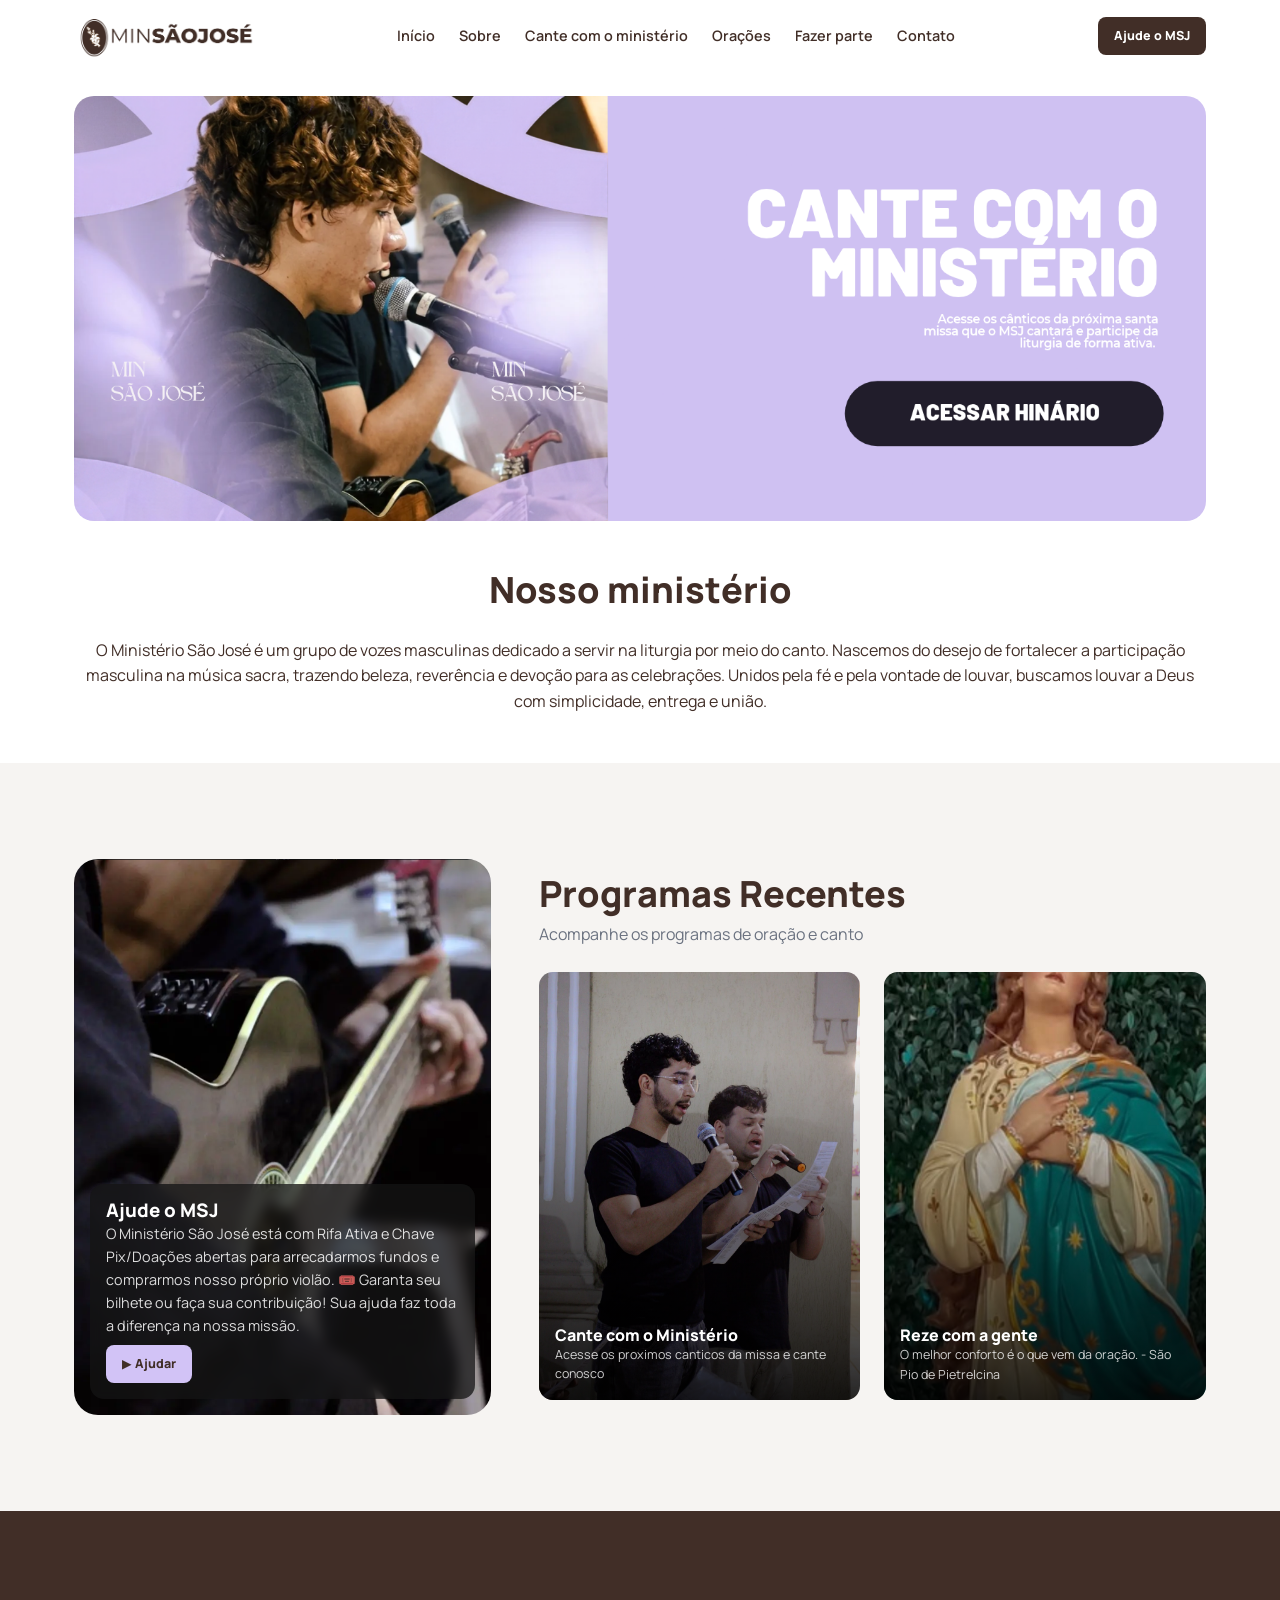
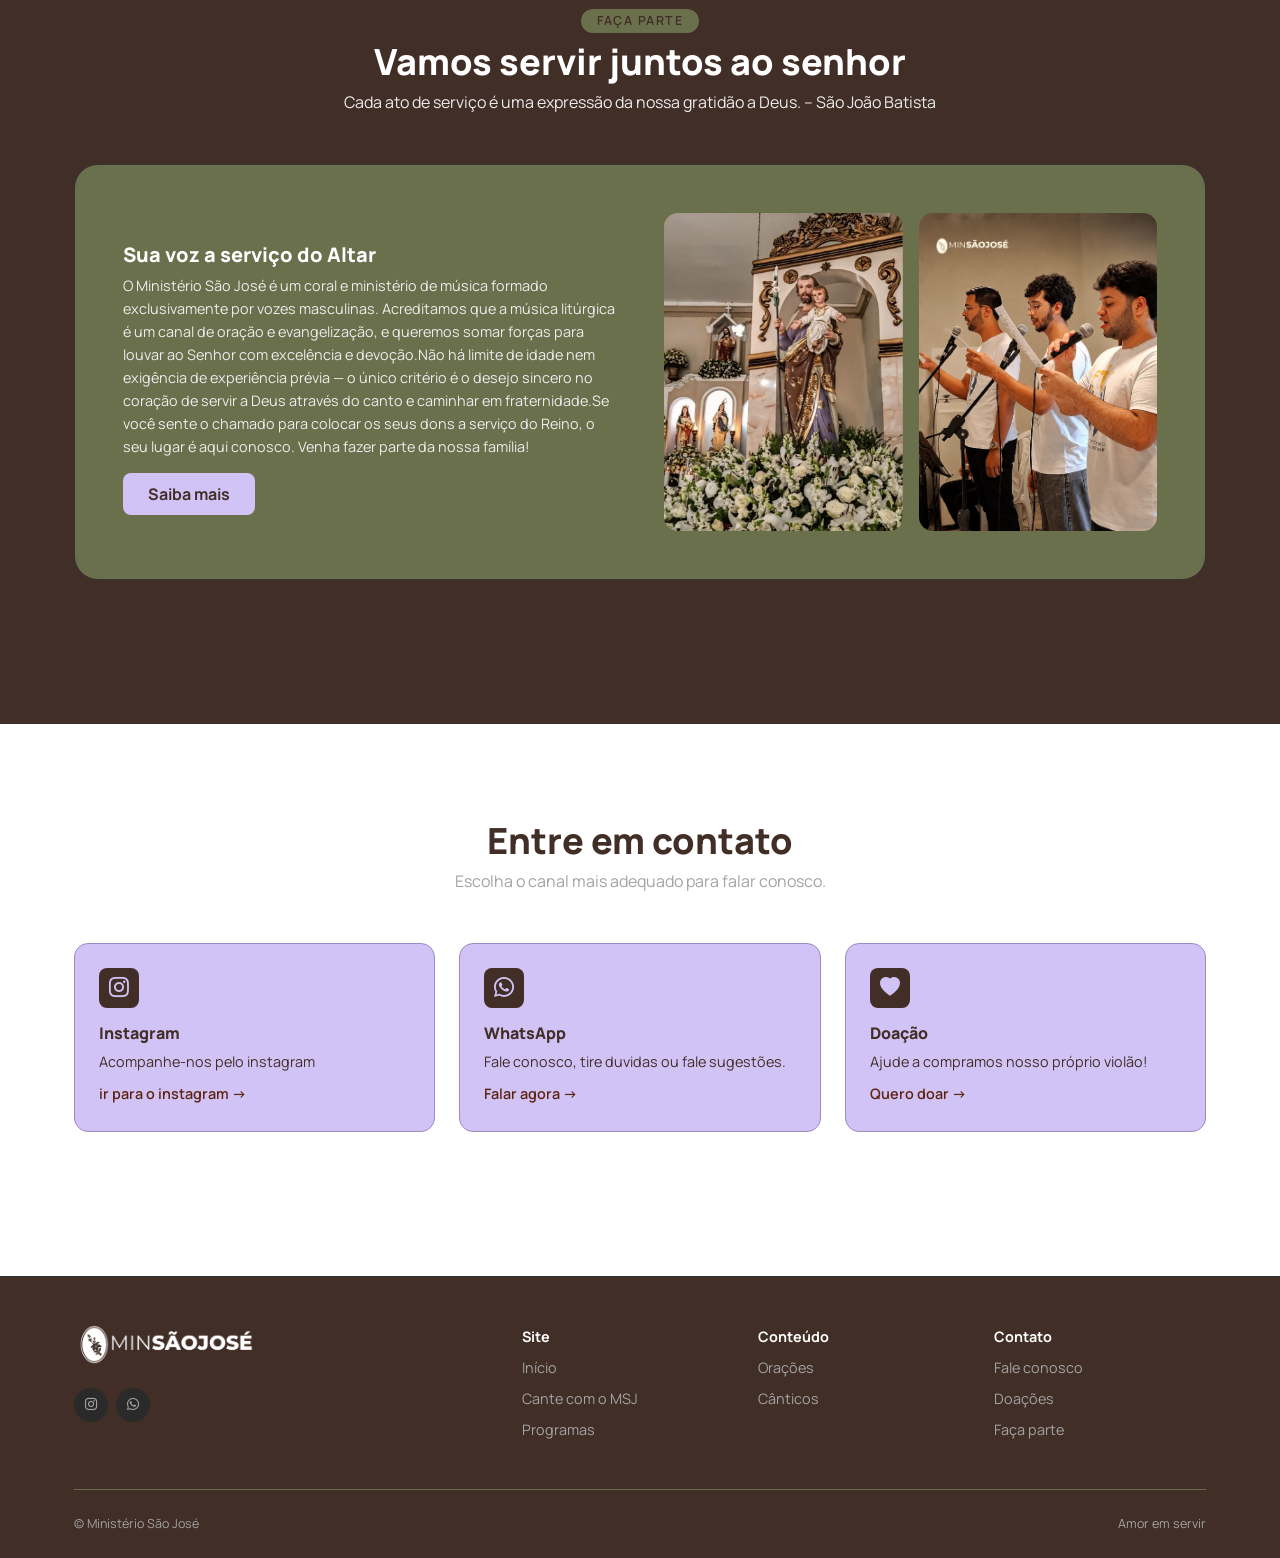
==== commit 08f9c0c1: "Adição da pagina de Marinho" ====
--- a/index.html
+++ b/index.html
@@ -2,176 +2,152 @@
 <html lang="pt-BR">
 <head>
   <meta charset="UTF-8" />
-  <meta name="viewport" content="width=device-width, initial-scale=1.0" />
-  <title>Orações — Ministério São José</title>
-  <meta name="description" content="Reúna as principais orações católicas com o Ministério São José: Coroa das Lágrimas, Ladainha de Nossa Senhora, Coroinha, Terço da Misericórdia e mais." />
-  <meta property="og:title" content="Orações — Ministério São José" />
-  <meta property="og:description" content="As principais orações católicas para oferecer as suas devoções e aproximar-se de Deus." />
-  <meta property="og:type" content="website" />
-  <meta name="twitter:card" content="summary_large_image" />
+  <meta name="viewport" content="width=device-width, initial-scale=1" />
+  <title>Ministério São José</title>
+  <meta name="description" content="Portal católico do Padre Alex Nogueira: artigos, programas, orações, cursos bíblicos e materiais gratuitos." />
+  <link rel="preconnect" href="https://fonts.googleapis.com" />
+  <link href="https://fonts.googleapis.com/css2?family=Cormorant+Garamond:wght@600;700&family=Manrope:wght@400;500;600;700;800&display=swap" rel="stylesheet" />
+  <link rel="stylesheet" href="src/web/assets/styles.css" />
+  <link rel="stylesheet" href="pagina-inicial.css">
+  <link rel="stylesheet" href="https://cdn.jsdelivr.net/npm/swiper@10/swiper-bundle.min.css" />
+  <link rel="stylesheet" href="https://cdn.jsdelivr.net/npm/bootstrap-icons@1.11.3/font/bootstrap-icons.min.css">   
+ <link rel="shortcut icon" href="src/web/assets/favicon.png" type="image/x-icon">
+</head>
 
-  <!-- Google Fonts: Manrope (tudo) + Cormorant Garamond itálico (frase do footer) -->
-  <link rel="preconnect" href="https://fonts.googleapis.com" />
-  <link rel="preconnect" href="https://fonts.gstatic.com" crossorigin />
-  <link href="https://fonts.googleapis.com/css2?family=Manrope:wght@400;500;600;700;800&family=Cormorant+Garamond:ital,wght@1,500;1,600&display=swap" rel="stylesheet" />
+<body>
+    
+  <header class="header" id="topo">
+    <div class="container header__inner">
+      <a href="#inicio" class="logo"><img src="src/web/assets/Ministério SJ 4.png" alt=""></a>
+      <nav class="nav" id="nav">
+        <a href="#inicio">Início</a>
+        <a href="src/web/sobre/index.html">Sobre</a>
+        <a href="src/web/cante-com-o-ministerio/index.html">Cante com o ministério</a>
+        <a href="src/web/reze/reze-com-msj.html">Orações</a>
+        <a href="#fazerparte">Fazer parte</a>
+        <a href="src/web/contato/contato.html">Contato</a>
 
-  <link rel="stylesheet" href="style.css" />
-</head>
-<body>
-
-  <!-- Link de pular para o conteúdo (acessibilidade via teclado) -->
-  <a class="skip-link" href="#conteudo">Pular para o conteúdo</a>
-
-  <!-- ===================== HEADER FIXO ===================== -->
-  <header class="header" id="header">
-    <div class="container header__inner">
-
-      <!-- Logo: ícone circular + "MIN" (leve) + "SÃOJOSÉ" (800) -->
-      <a href="/src/web/index.html#inicio" class="logo" aria-label="Ministério São José — início">
-  <img class="logo__img" src="Ministério SJ 4.png" alt="Ministério São José" width="160" height="44" />
-</a>
-
-
-      <!-- Menu principal (centralizado) -->
-      <nav class="nav" id="nav" aria-label="Menu principal">
-        <ul class="nav__list">
-          <li><a href="/src/web/index.html#inicio" class="nav__link">Início</a></li>
-          <li><a href="/src/web/index.html#sobre" class="nav__link">Sobre</a></li>
-          <li><a href="/src/web/cante-com-o-ministerio/index.html" class="nav__link">Cante com o ministério</a></li>
-          <li><a href="#oracoes" class="nav__link nav__link--active" aria-current="page">Orações</a></li>
-          <li><a href="https://wa.me/5583987653549?text=Ol%C3%A1%2C%20quero%20fazer%20parte%20do%20MSJ%20e%20servir%20ao%20altar!!%20%F0%9F%A4%A9" class="nav__link" target="_blank" rel="noopener">Fazer parte</a></li>
-          <li><a href="/src/web/contato/contato.html" class="nav__link">Contato</a></li>
-          <!-- Cópia do botão "Ajude o MSJ" visível apenas no menu mobile -->
-          <li class="nav__cta-item">
-            <a href="https://wa.me/5583987653549?text=Ol%C3%A1%2C%20quero%20ajudar%20o%20MSJ!" class="btn btn--brown" target="_blank" rel="noopener">Ajude o MSJ</a>
-          </li>
-        </ul>
       </nav>
-
-      <!-- Botão de destaque à direita -->
-      <a href="https://wa.me/5583987653549?text=Ol%C3%A1%2C%20quero%20ajudar%20o%20MSJ!" class="btn btn--brown header__cta" target="_blank" rel="noopener">Ajude o MSJ</a>
-
-      <!-- Botão hambúrguer (visível abaixo de 1000px) -->
-      <button class="hamburger" id="hamburger" type="button"
-              aria-label="Abrir menu" aria-expanded="false" aria-controls="nav">
-        <span></span><span></span><span></span>
-      </button>
+      <a href="https://wa.me/5583987653549?text=Ol%C3%A1%2C%20quero%20fazer%20parte%20do%20MSJ%20e%20servir%20ao%20altar!!%20%F0%9F%A4%A9" target="_blank" class="btn btn--header btn--sm header__cta">Ajude o MSJ</a>
+      <button class="menu-toggle" id="menuToggle" aria-label="Abrir menu"><span></span><span></span><span></span></button>
     </div>
   </header>
 
-  <main id="conteudo">
-    <!-- ===================== CARROSSEL DE DESTAQUE (HERO) ===================== -->
-    <section class="container hero-wrap" aria-label="Orações em destaque">
-      <div class="hero fade-in" id="hero" aria-roledescription="carrossel">
-        <!-- Os slides são gerados dinamicamente pelo script.js -->
-        <div class="hero__viewport">
-          <div class="hero__track" id="hero-track" aria-live="polite"></div>
-        </div>
-        <!-- Indicadores (dots) do carrossel -->
-        <div class="hero__dots" id="hero-dots" role="group" aria-label="Escolher oração em destaque"></div>
+  <main>
+
+    <section class="hero hero--slider" aria-label="Destaques do ministério" id="inicio">
+      <div class="container">
+            <div class="swiper hero-slider">
+              <div class="swiper-wrapper">
+                <a href="src/public/docs/SOLENIDADE DE TODOS OS SANTOS.pdf" target="_blank" class="swiper-slide hero-slide" aria-label="Ver destaque de queijos">
+                  <picture>
+                    <source media="(max-width: 720px)" srcset="src/web/assets/cantecommsjmobile.jpeg" />
+                    <img src="src/web/assets/cantecomomsj.png" alt="Destaque de queijos do Ministério SJ" />
+                  </picture>
+                </a>
+                <a href="https://wa.me/5583987653549?text=Ol%C3%A1%2C%20quero%20fazer%20parte%20do%20MSJ%20e%20servir%20ao%20altar!!%20%F0%9F%A4%A9" target="_blank" class="swiper-slide hero-slide" aria-label="Ver destaque de mussarela">
+                  <picture>
+                    <source media="(max-width: 720px)" srcset="src/web/assets/facapartemobile.png" />
+                    <img src="src/web/assets/facaparte.png" alt="Destaque de mussarela do Ministério SJ" />
+                  </picture>
+                </a>
+                <a href="https://wa.me/5583987653549?text=Ol%C3%A1%2C%20como%20fa%C3%A7o%20para%20contribuir%20para%20a%20aquisi%C3%A7%C3%A3o%20do%20viol%C3%A3o%20pr%C3%B3prio%20do%20MSJ%3F!" class="swiper-slide hero-slide" aria-label="Ver destaque de mussarela" target="_blank">
+                  <picture>
+                    <source media="(max-width: 720px)" srcset="src/web/assets/ajudemobile.png" />
+                    <img src="src/web/assets/ajude.png" alt="Destaque de mussarela do Ministério SJ" />
+                  </picture>
+                </a>
+              </div>
+              <div class="swiper-pagination"></div>
+            </div>
       </div>
     </section>
 
-    <!-- ===================== TÍTULO DA PÁGINA ===================== -->
-    <section class="section section--white" id="oracoes" aria-labelledby="titulo-pagina">
-      <div class="container section__head fade-in">
-        <h1 id="titulo-pagina" class="section__title">Orações</h1>
-        <p class="section__text">
-          Reúna as principais orações para oferecer as suas devoções, aumentar a sua fé e aproximar-se de Deus.
-          Escolha uma oração abaixo e reze com o Ministério São José.
-        </p>
+    <section class="sobre">
+      <div class="container sobre-container">
+        <div id="title-sobre">
+          <h2>Nosso ministério</h2>
+        </div>
+        <div id="corpo-sobre">
+          <p>O Ministério São José é um grupo de vozes masculinas dedicado a servir na liturgia por meio do canto. Nascemos do desejo de fortalecer a participação masculina na música sacra, trazendo beleza, reverência e devoção para as celebrações. Unidos pela fé e pela vontade de louvar, buscamos louvar a Deus com simplicidade, entrega e união.</p>
+        </div>
       </div>
     </section>
 
-    <!-- ===================== LISTA DE ORAÇÕES ===================== -->
-    <section class="section section--soft prayers" aria-labelledby="titulo-lista">
+    <section class="section section--soft" id="programas">
+      <div class="container programs">
+        <div class="programs__feature">
+          <img src="src/web/assets/ajudemsj.png" alt="Padre Alex" />
+          <div class="programs__overlay"><h3>Ajude o MSJ</h3><p>O Ministério São José está com Rifa Ativa e Chave Pix/Doações abertas para arrecadarmos fundos e comprarmos nosso próprio violão.
+🎟️ Garanta seu bilhete ou faça sua contribuição!
+
+Sua ajuda faz toda a diferença na nossa missão.</p><a href="https://wa.me/5583987653549?text=Ol%C3%A1%2C%20como%20fa%C3%A7o%20para%20contribuir%20para%20a%20aquisi%C3%A7%C3%A3o%20do%20viol%C3%A3o%20pr%C3%B3prio%20do%20MSJ%3F!" class="btn btn--ajude btn--sm" target="_blank">▶ Ajudar </a></div>
+        </div>
+        <div>
+          <h2>Programas Recentes</h2>
+          <p class="muted">Acompanhe os programas de oração e canto</p>
+          <a href="src/web/cante-com-o-ministerio/index.html">
+            <div class="programs__grid">
+              <div class="video">
+                <img src="src/web/assets/cantecommsj.jpeg" alt="" />
+                <div class="video__info">
+                  <h4>Cante com o Ministério</h4>
+                  <p>Acesse os proximos canticos da missa e cante conosco</p>
+                </div>
+              </div>
+          </a>
+            <a href="https://chat.whatsapp.com/L4zRv0E3s4a7iFDIVpIv7E?s=cl&p=a&iam=2" target="_blank">
+              <div class="video">
+                <img src="src/web/assets/reze.jpeg" alt="" />
+                <div class="video__info">
+                  <h4>Reze com a gente</h4>
+                  <p> O melhor conforto é o que vem da oração. - São Pio de Pietrelcina</p>
+                </div>
+              </div>
+            </a>
+          </div>
+        </div>
+      </div>
+    </section>
+
+    <section class="section section--dark" >
+      <div class="container" id="fazerparte">
+        <div class="center"><span class="eyebrow eyebrow--pill">Faça parte</span><h3 class="title-lg">Vamos servir juntos ao senhor </h3><p class="muted-light2">Cada ato de serviço é uma expressão da nossa gratidão a Deus. – São João Batista</p></div>
+        <div class="school">
+          <div><h3>Sua voz <span>a serviço do Altar</span></h3><p class="muted-light">O Ministério São José é um coral e ministério de música formado exclusivamente por vozes masculinas. Acreditamos que a música litúrgica é um canal de oração e evangelização, e queremos somar forças para louvar ao Senhor com excelência e devoção.Não há limite de idade nem exigência de experiência prévia — o único critério é o desejo sincero no coração de servir a Deus através do canto e caminhar em fraternidade.Se você sente o chamado para colocar os seus dons a serviço do Reino, o seu lugar é aqui conosco. Venha fazer parte da nossa família!</p><a class=" btn--school" href="https://wa.me/5583987653549?text=Ol%C3%A1%2C%20gostaria%20de%20saber%20mais%20informa%C3%A7%C3%B5es%20sobre%20o%20MSJ.%20Quero%20participar!!%20%F0%9F%A4%A9" target="_blank">Saiba mais</a></div>
+          <div class="school__media"><img src="src/web/assets/saojose.jpeg" alt="" /><img src="src/web/assets/msj.png" alt="" /></div>
+        </div>
+        
+    </section>
+
+    <section class="section " id="contato">
       <div class="container">
-        <div class="section__head fade-in">
-          <span class="eyebrow">Para rezar hoje</span>
-          <h2 id="titulo-lista" class="section__title">Orações a Nossa Senhora e a Jesus</h2>
+        <div class="center"><h2>Entre em contato</h2><p class="muted-light">Escolha o canal mais adequado para falar conosco.</p></div>
+        <div class="contacts">
+          <a class="contact" href="mailto:contato@padrealexnogueira.com"><span class="contact__icon"><i class="bi bi-instagram" aria-hidden="true"></i></span><h4>Instagram</h4><p>Acompanhe-nos pelo instagram</p><span class="link">ir para o instagram →</span></a>
+          <a class="contact" href="https://wa.me/5583987653549" target="_blank"><span class="contact__icon"><i class="bi bi-whatsapp" aria-hidden="true"></i></span><h4>WhatsApp</h4><p>Fale conosco, tire duvidas ou fale sugestões.</p><span class="link">Falar agora →</span></a>
+          <a class="contact" href="https://wa.me/5583987653549?text=Ol%C3%A1%2C%20quero%20fazer%20parte%20do%20MSJ%20e%20servir%20ao%20altar!!%20%F0%9F%A4%A9" target="_blank"><span class="contact__icon"><i class="bi bi-heart-fill" aria-hidden="true"></i></span><h4>Doação</h4><p>Ajude a compramos nosso próprio violão!</p><span class="link">Quero doar →</span></a>
         </div>
-
-        <!-- Os cards são gerados dinamicamente pelo script.js -->
-        <div class="prayers__grid" id="prayers-grid"></div>
+        
       </div>
     </section>
   </main>
 
-  <!-- ===================== FOOTER ===================== -->
   <footer class="footer">
     <div class="container">
-      <!-- Frase do topo -->
-      <p class="footer__quote">“Deus Caritas Est”</p>
-
       <div class="footer__grid">
-        <!-- Coluna 1: logo + redes sociais -->
-        <div class="footer__brand">
-          <a href="/src/web/index.html#inicio" class="footer__logo" aria-label="Ministério São José — início">
-            <!-- Caminho com espaço e acento codificado (Ministério SJ footer.png).
-                 Se a imagem não carregar, o script.js mostra o logo em texto. -->
-            <img class="footer__logo-img" src="Ministério SJ footer.png" alt="Ministério São José" width="140" height="34" />
-            <span class="logo__text logo__text--light" hidden><span class="logo__min">MIN</span><span class="logo__name">SÃOJOSÉ</span></span>
-          </a>
-          <div class="footer__socials">
-            <a href="#" class="footer__social" aria-label="Instagram do Ministério São José">IG</a>
-            <a href="#" class="footer__social" aria-label="YouTube do Ministério São José">YT</a>
-            <a href="#" class="footer__social" aria-label="Facebook do Ministério São José">FB</a>
-          </div>
+        <div><a href="#inicio" class="logo"><img src="src/web/assets/Ministério SJ footer.png" alt=""></a><div class="socials"><a href="#" aria-label="Instagram"><i class="bi bi-instagram"></i></a><a href="#" aria-label="YouTube"><i class="bi bi-whatsapp"></i></a></div>
         </div>
-
-        <!-- Coluna 2: Site -->
-        <nav class="footer__col" aria-label="Site">
-          <h2 class="footer__heading">Site</h2>
-          <a href="/src/web/index.html#inicio">Início</a>
-          <a href="/src/web/cante-com-o-ministerio/index.html">Cante com o MSJ</a>
-          <a href="/src/web/index.html#programas">Programas</a>
-        </nav>
-
-        <!-- Coluna 3: Conteúdo -->
-        <nav class="footer__col" aria-label="Conteúdo">
-          <h2 class="footer__heading">Conteúdo</h2>
-          <a href="#oracoes" aria-current="page">Orações</a>
-          <a href="/src/public/docs/SOLENIDADE%20DE%20TODOS%20OS%20SANTOS.pdf" target="_blank" rel="noopener">Materiais</a>
-          <a href="#">Cursos</a>
-        </nav>
-
-        <!-- Coluna 4: Contato -->
-        <nav class="footer__col" aria-label="Contato">
-          <h2 class="footer__heading">Contato</h2>
-          <a href="/src/web/contato/contato.html">Fale conosco</a>
-          <a href="https://wa.me/5583987653549?text=Ol%C3%A1%2C%20quero%20ajudar%20o%20MSJ!" target="_blank" rel="noopener">Doações</a>
-          <a href="https://wa.me/5583987653549?text=Ol%C3%A1%2C%20quero%20fazer%20parte%20do%20MSJ%20e%20servir%20ao%20altar!!%20%F0%9F%A4%A9" target="_blank" rel="noopener">Fazer parte</a>
-        </nav>
+        <div><h5>Site</h5><a href="#inicio">Início</a><a href="src/web/cante-com-o-ministerio/index.html">Cante com o MSJ</a><a href="#programas">Programas</a></div>
+        <div><h5>Conteúdo</h5><a href="#oracoes">Orações</a><a href="src/public/docs/SOLENIDADE DE TODOS OS SANTOS.pdf" target="_blank">Cânticos</a></div>
+        <div><h5>Contato</h5><a href="src/web/contato/contato.html">Fale conosco</a><a href="https://wa.me/5583987653549?text=Ol%C3%A1%2C%20quero%20ajudar%20o%20MSJ!" target="_blank">Doações</a><a href="https://wa.me/5583987653549?text=Ol%C3%A1%2C%20quero%20fazer%20parte%20do%20MSJ%20e%20servir%20ao%20altar!!%20%F0%9F%A4%A9" target="_blank">Faça parte</a></div>
       </div>
-
-      <!-- Linha inferior -->
-      <div class="footer__bottom">
-        <span>© <span id="ano"></span> Ministério São José</span>
-        <span>Amor em servir</span>
-      </div>
+      <div class="footer__bottom"><span>© <span id="year"></span> Ministério São José</span><span>Amor em servir</span></div>
     </div>
   </footer>
 
-  <!-- ===================== MODAL DA ORAÇÃO ===================== -->
-  <div class="modal" id="modal" role="dialog" aria-modal="true" aria-labelledby="modal-title" hidden>
-    <div class="modal__box" role="document">
-      <button class="modal__close" id="modal-close" type="button" aria-label="Fechar oração">×</button>
-      <div class="modal__cover">
-        <img id="modal-img" src="" alt="" />
-        <div class="modal__cover-overlay" aria-hidden="true"></div>
-        <div class="modal__cover-content">
-          <span class="tag" id="modal-tag"></span>
-          <h2 class="modal__title" id="modal-title"></h2>
-        </div>
-      </div>
-      <div class="modal__body">
-        <p class="modal__desc" id="modal-desc"></p>
-        <div class="modal__text" id="modal-text"></div>
-        <p class="modal__cross" aria-hidden="true">✝</p>
-      </div>
-    </div>
-  </div>
 
+  <script src="https://cdn.jsdelivr.net/npm/swiper@10/swiper-bundle.min.js"></script>
   <script src="script.js"></script>
 </body>
-</html>
+</html>
--- a/src/web/assets/styles.css
+++ b/src/web/assets/styles.css
@@ -0,0 +1,76 @@
+:root {
+  /* Cores */
+  --color-gold: #6a704c;
+  --color-gold-dark: #5d2410;
+  --color-dark: #412e27;
+  --color-dark-2: #6a704c;
+  --color-dark-3: #2a2a2a;
+  --color-light: #ffffff;
+  --color-soft: #F6F4F2;
+  --color-text: #1b1b1b;
+  --color-muted: #6b7280;
+  --color-muted-light: #a3a3a3;
+  --color-muted-light2: #ececec;
+  --color-border-dark: #343434;
+  --overlay: linear-gradient(180deg, rgba(0,0,0,.05) 20%, rgba(0,0,0,.85) 100%);
+  --shadow: 0 10px 30px rgba(0,0,0,.08);
+
+  /* Layout */
+  --container-max-width: 1180px;
+  --header-height: 72px;
+
+  /* Raios */
+  --border-radius-sm: 8px;
+  --border-radius-md: 14px;
+  --border-radius-lg: 24px;
+  --border-radius-pill: 999px;
+
+  /* Espaçamentos */
+  --spacing-xs: 0.5rem;
+  --spacing-sm: 1rem;
+  --spacing-md: 1.5rem;
+  --spacing-lg: 3rem;
+  --spacing-xl: 6rem;
+
+  /* Tipografia */
+  --font-body: "Manrope", system-ui, sans-serif;
+  --font-display: "Cormorant Garamond", Georgia, serif;
+  --font-size-xs: 0.78rem;
+  --font-size-sm: 0.9rem;
+  --font-size-md: 1rem;
+  --font-size-lg: 1.25rem;
+  --font-size-xl: 2.25rem;
+  --font-weight-semibold: 600;
+  --font-weight-bold: 800;
+  --transition: .25s ease;
+}
+
+*, *::before, *::after { box-sizing: border-box; margin: 0; padding: 0; }
+html { scroll-behavior: smooth; scroll-padding-top: var(--header-height); }
+body { font-family: var(--font-body); font-size: var(--font-size-md); color: var(--color-dark); background: var(--color-light); line-height: 1.6; }
+img { display: block; max-width: 100%; object-fit: cover; }
+a { color: inherit; text-decoration: none; }
+button { font: inherit; cursor: pointer; border: 0; background: none; color: inherit; }
+h1, h2, h3, h4 { line-height: 1.15; font-weight: var(--font-weight-bold); }
+h2 { font-size: var(--font-size-xl); margin-bottom: var(--spacing-xs); }
+h4 { font-size: var(--font-size-md); }
+
+.container { width: 100%; max-width: var(--container-max-width); margin: 0 auto; padding: 0 var(--spacing-md); }
+.section { padding: var(--spacing-xl) 0; }
+.section--soft { background: var(--color-soft); }
+.section--dark { background: var(--color-dark); color: var(--color-light); }
+.center { text-align: center; margin-bottom: var(--spacing-lg); }
+.muted { color: var(--color-muted); margin-bottom: var(--spacing-md); }
+.muted-light2 { color: var(--color-muted-light2); }
+.muted-light { color: var(--color-muted-light); }
+.title-lg { font-size: var(--font-size-xl); margin-bottom: var(--spacing-xs); }
+.eyebrow { display: inline-block; font-size: var(--font-size-xs); font-weight: var(--font-weight-semibold); color: var(--color-gold); text-transform: uppercase; letter-spacing: .12em; margin-bottom: var(--spacing-xs); }
+.eyebrow--pill { background: var(--color-gold); color: var(--color-dark); padding: 2px var(--spacing-sm); border-radius: var(--border-radius-pill); }
+.link { color: var(--color-gold-dark); font-weight: var(--font-weight-semibold); font-size: var(--font-size-sm); }
+
+.btn { display: inline-flex; align-items: center; gap: var(--spacing-xs); padding: .85rem var(--spacing-md); border-radius: var(--border-radius-sm); font-weight: var(--font-weight-bold); font-size: var(--font-size-sm); transition: transform var(--transition), background var(--transition); }
+.btn:hover { transform: translateY(-2px); }
+.btn--sm { padding: .55rem var(--spacing-sm); font-size: var(--font-size-xs); }
+.btn--school{background: #d2c3f6; color: var(--color-dark); padding: 10px 25px; border-radius: var(--border-radius-sm); font-weight: 700;}
+.btn--header{background: var(--color-dark); color: var(--color-light);}
+.btn--ajude{background: #d2c3f6; color: var(--color-dark);}
--- a/pagina-inicial.css
+++ b/pagina-inicial.css
@@ -0,0 +1,425 @@
+.header {
+  position: fixed;
+  inset: 0 0 auto;
+  z-index: 50;
+  height: var(--header-height);
+  background: rgba(255, 255, 255, .95);
+  backdrop-filter: blur(8px);
+  transition: box-shadow var(--transition);
+}
+
+.header.is-scrolled {
+  box-shadow: var(--shadow);
+}
+
+.header__inner {
+  height: 100%;
+  display: flex;
+  align-items: center;
+  justify-content: space-between;
+  gap: var(--spacing-md);
+}
+
+.logo {
+  display: flex;
+  align-items: center;
+  gap: var(--spacing-xs);
+  font-family: var(--font-display);
+  font-size: var(--font-size-lg);
+  font-weight: 700;
+}
+
+.logo img {
+  width: 180px;
+}
+
+.nav {
+  display: flex;
+  gap: var(--spacing-md);
+  font-size: var(--font-size-sm);
+  font-weight: var(--font-weight-semibold);
+}
+
+.nav a:hover {
+  color: #d2c3f6;
+}
+
+.menu-toggle {
+  display: none;
+  flex-direction: column;
+  gap: 5px;
+}
+
+.menu-toggle span {
+  width: 24px;
+  height: 2px;
+  background: var(--color-text);
+  transition: var(--transition);
+}
+
+.menu-toggle.is-open span:nth-child(1) {
+  transform: translateY(7px) rotate(45deg);
+}
+
+.menu-toggle.is-open span:nth-child(2) {
+  opacity: 0;
+}
+
+.menu-toggle.is-open span:nth-child(3) {
+  transform: translateY(-7px) rotate(-45deg);
+}
+
+.hero--slider {
+  padding: calc(var(--header-height) + var(--spacing-md)) 0 var(--spacing-lg);
+}
+
+.hero-slider {
+  aspect-ratio: 16 / 6;
+  overflow: hidden;
+  border-radius: 20px;
+}
+
+.hero-slide {
+  display: block;
+  height: 100%;
+}
+
+.hero-slide img {
+  width: 100%;
+  height: 100%;
+  object-fit: cover;
+}
+
+.hero-slider .swiper-pagination {
+  left: 0;
+  display: flex;
+  justify-content: center;
+  width: 100%;
+  bottom: 10px !important;
+}
+
+.hero-slider .swiper-pagination-bullet {
+  width: 10px;
+  border-radius: 10px;
+  background: rgba(255, 255, 255, .5);
+  opacity: 1;
+}
+
+.hero-slider .swiper-pagination-bullet-active {
+  width: 20px;
+  background: #fff;
+  border-radius: 10px;
+  transform: scale(1.2);
+}
+
+.sobre {
+  display: flex;
+  justify-content: center;
+  align-items: center;
+  text-align: center;
+  padding: 0 0 var(--spacing-lg);
+}
+
+.sobre-container {
+  display: flex;
+  flex-direction: column;
+  gap: 20px;
+  align-items: center;
+}
+
+.programs {
+  display: grid;
+  grid-template-columns: 1fr 1.6fr;
+  gap: var(--spacing-lg);
+  align-items: center;
+}
+
+.programs__feature {
+  position: relative;
+  border-radius: var(--border-radius-lg);
+  overflow: hidden;
+}
+
+.programs__feature img {
+  width: 100%;
+  aspect-ratio: 3/4;
+}
+
+.programs__overlay {
+  position: absolute;
+  inset: auto var(--spacing-sm) var(--spacing-sm);
+  padding: var(--spacing-sm);
+  border-radius: var(--border-radius-md);
+  background: rgba(20, 20, 20, .75);
+  color: var(--color-light);
+  backdrop-filter: blur(6px);
+}
+
+.programs__overlay p {
+  font-size: var(--font-size-sm);
+  opacity: .85;
+  margin-bottom: var(--spacing-xs);
+}
+
+.programs__grid {
+  display: grid;
+  grid-template-columns: repeat(2, 1fr);
+  gap: var(--spacing-md);
+}
+
+.video {
+  position: relative;
+  border-radius: var(--border-radius-md);
+  overflow: hidden;
+  color: var(--color-light);
+}
+
+.video img {
+  width: 100%;
+  aspect-ratio: 3/4;
+}
+
+.video::after {
+  content: "";
+  position: absolute;
+  inset: 0;
+  background: var(--overlay);
+  pointer-events: none;
+}
+
+.video__info {
+  position: absolute;
+  inset: auto 0 0;
+  z-index: 1;
+  padding: var(--spacing-sm);
+}
+
+.video__info p {
+  font-size: var(--font-size-xs);
+  opacity: .8;
+}
+
+.school {
+  display: grid;
+  grid-template-columns: 1fr 1fr;
+  gap: var(--spacing-lg);
+  align-items: center;
+  padding: var(--spacing-lg);
+  background: var(--color-dark-2);
+  border: 1px solid var(--color-border-dark);
+  border-radius: var(--border-radius-lg);
+  margin-bottom: var(--spacing-lg);
+}
+
+.school h3 {
+  font-size: var(--font-size-lg);
+  margin: var(--spacing-xs) 0;
+}
+
+.school p {
+  color: #ececec;
+  margin-bottom: var(--spacing-md);
+  font-size: var(--font-size-sm);
+}
+
+.school__media {
+  display: grid;
+  grid-template-columns: 1fr 1fr;
+  gap: var(--spacing-sm);
+}
+
+.school__media img {
+  border-radius: var(--border-radius-md);
+  aspect-ratio: 3/4;
+  width: 100%;
+}
+
+.contacts {
+  display: grid;
+  grid-template-columns: repeat(3, 1fr);
+  gap: var(--spacing-md);
+  margin-bottom: var(--spacing-lg);
+}
+
+.contact {
+  padding: var(--spacing-md);
+  background: #d2c3f6;
+  border: 1px solid #9c8cc1;
+  border-radius: var(--border-radius-md);
+  transition: border-color var(--transition);
+}
+
+.contact:hover {
+  border-color: var(--color-gold);
+}
+
+.contact__icon {
+  display: grid;
+  place-items: center;
+  width: 40px;
+  height: 40px;
+  border-radius: var(--border-radius-sm);
+  background: var(--color-dark);
+  color: #d2c3f6;
+  margin-bottom: var(--spacing-sm);
+  font-size: 1.25rem;
+  line-height: 1;
+}
+
+.contact p {
+  font-size: var(--font-size-sm);
+  color: var(--color-dark);
+  margin: var(--spacing-xs) 0;
+}
+
+.footer {
+  background: var(--color-dark);
+  color: var(--color-muted-light);
+  padding: var(--spacing-lg) 0 var(--spacing-md);
+  border-top: 1px solid var(--color-border-dark);
+  font-size: var(--font-size-sm);
+}
+
+.footer .logo {
+  color: var(--color-light);
+}
+
+.footer__grid {
+  display: grid;
+  grid-template-columns: minmax(0, 2fr) repeat(3, minmax(0, 1fr));
+  gap: var(--spacing-md);
+  margin-bottom: var(--spacing-lg);
+}
+
+.footer__grid > div {
+  display: flex;
+  flex-direction: column;
+  gap: var(--spacing-xs);
+}
+
+.footer h5 {
+  color: var(--color-light);
+  font-size: var(--font-size-sm);
+}
+
+.footer a:hover {
+  color: var(--color-gold);
+}
+
+.socials {
+  display: flex;
+  gap: var(--spacing-xs);
+  margin-top: var(--spacing-sm);
+}
+
+.socials a {
+  display: grid;
+  place-items: center;
+  width: 34px;
+  height: 34px;
+  border-radius: 50%;
+  background: var(--color-dark-3);
+  font-size: var(--font-size-xs);
+  font-weight: var(--font-weight-bold);
+}
+
+.footer__bottom {
+  display: flex;
+  justify-content: space-between;
+  gap: var(--spacing-sm);
+  flex-wrap: wrap;
+  padding-top: var(--spacing-md);
+  border-top: 1px solid var(--color-gold);
+  font-size: var(--font-size-xs);
+}
+
+@media (max-width: 1024px) {
+  .programs {
+    grid-template-columns: 1fr;
+  }
+  .programs__feature img {
+    aspect-ratio: 10/8;
+  }
+}
+
+@media (max-width: 945px) {
+  :root {
+    --font-size-xl: 1.8rem;
+    --spacing-xl: 4rem;
+  }
+
+  .menu-toggle {
+    display: flex;
+  }
+
+  .header__cta {
+    display: none;
+  }
+
+  .nav {
+    position: absolute;
+    top: var(--header-height);
+    left: 0;
+    right: 0;
+    flex-direction: column;
+    padding: var(--spacing-md);
+    background: var(--color-light);
+    box-shadow: var(--shadow);
+    transform: translateY(-10px);
+    opacity: 0;
+    pointer-events: none;
+    transition: var(--transition);
+  }
+  #btn-ajude {
+    display: none;
+  }
+  .nav.is-open {
+    transform: none;
+    opacity: 1;
+    pointer-events: auto;
+  }
+
+  .programs,
+  .school {
+    grid-template-columns: 1fr;
+  }
+
+  .contacts {
+    grid-template-columns: 1fr;
+  }
+
+  .footer__grid {
+    grid-template-columns: repeat(2, 1fr);
+  }
+  .programs__feature img {
+    aspect-ratio: 10/10;
+  }
+}
+
+@media (max-width: 720px) {
+  .hero-slider {
+    aspect-ratio: 1 / 1.8;
+    height: auto;
+  }
+}
+
+@media (max-width: 560px) {
+  .programs__grid {
+    grid-template-columns: 1fr;
+  }
+
+  .school {
+    padding: var(--spacing-md);
+  }
+
+  .school__media {
+    display: none;
+  }
+
+  .footer__grid > div:first-child {
+    grid-column: 1 / -1;
+  }
+  .programs__feature img {
+    aspect-ratio: 10/13;
+  }
+}
